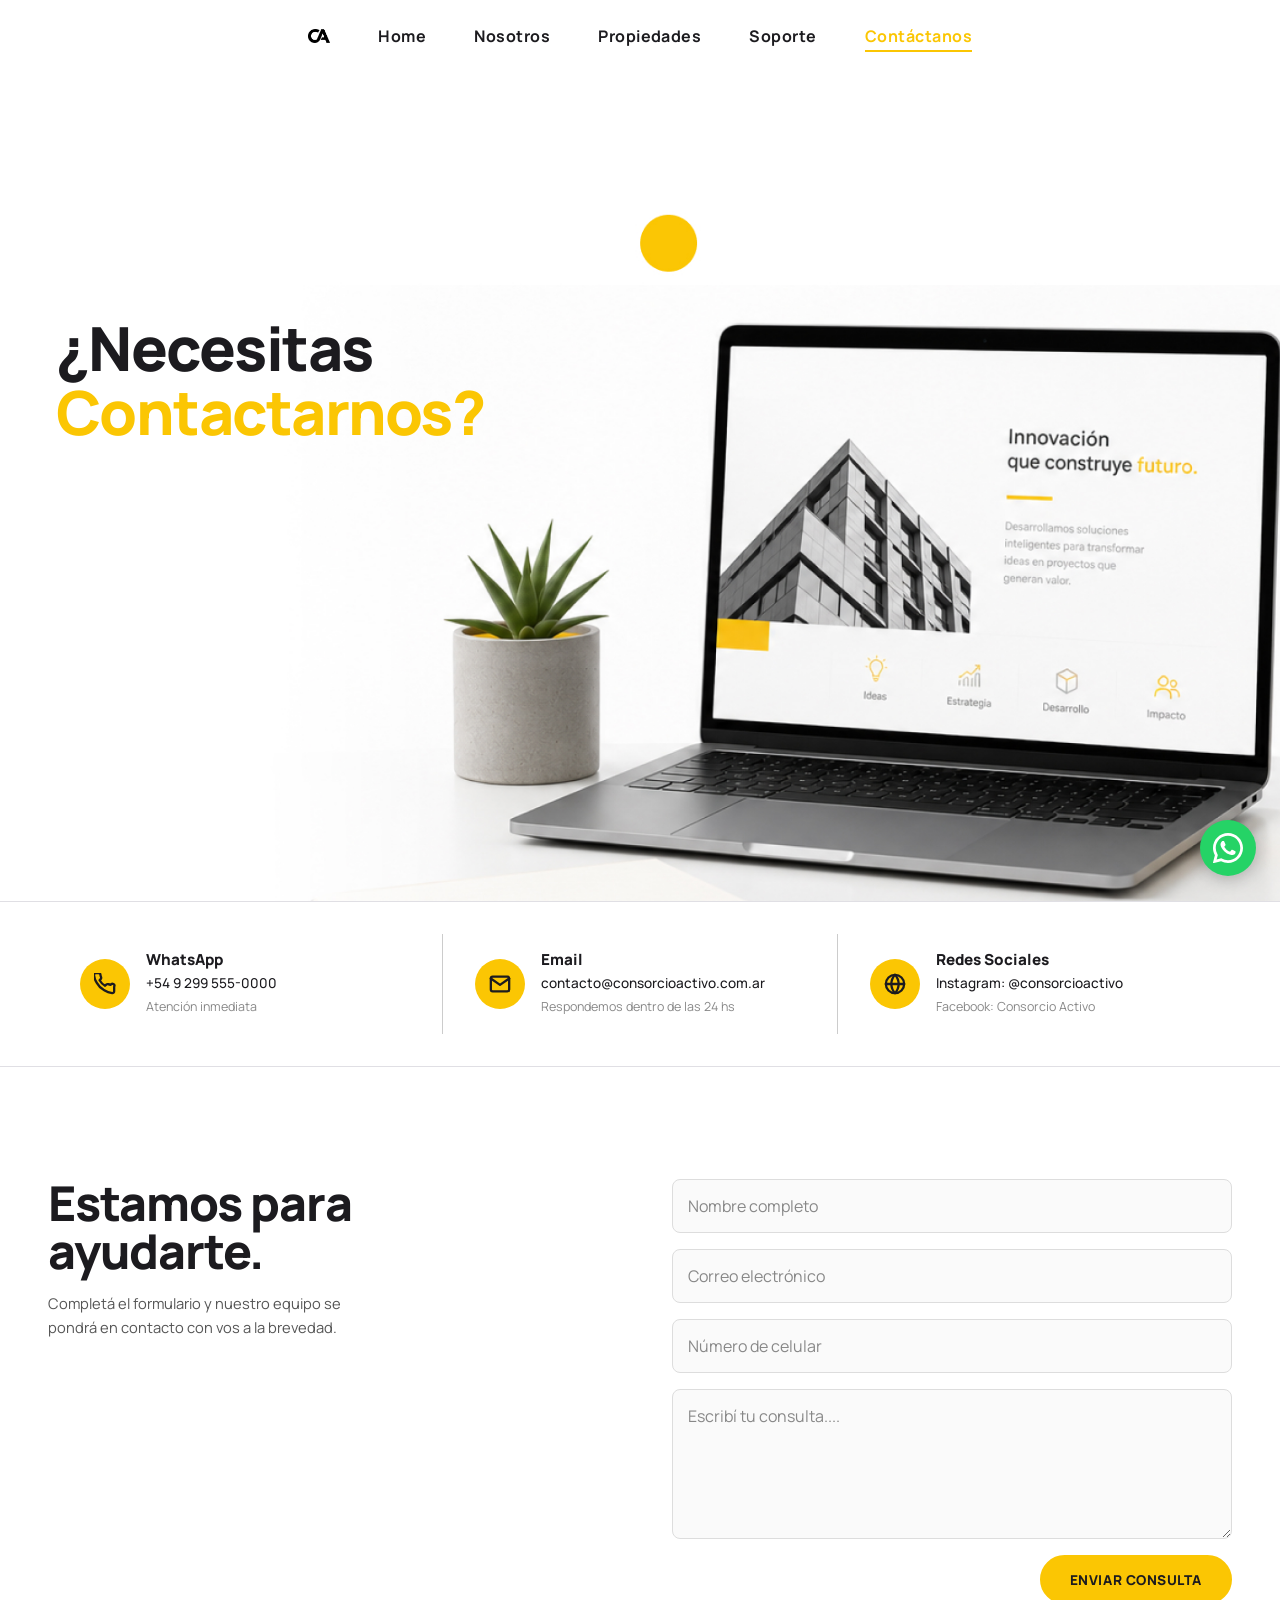
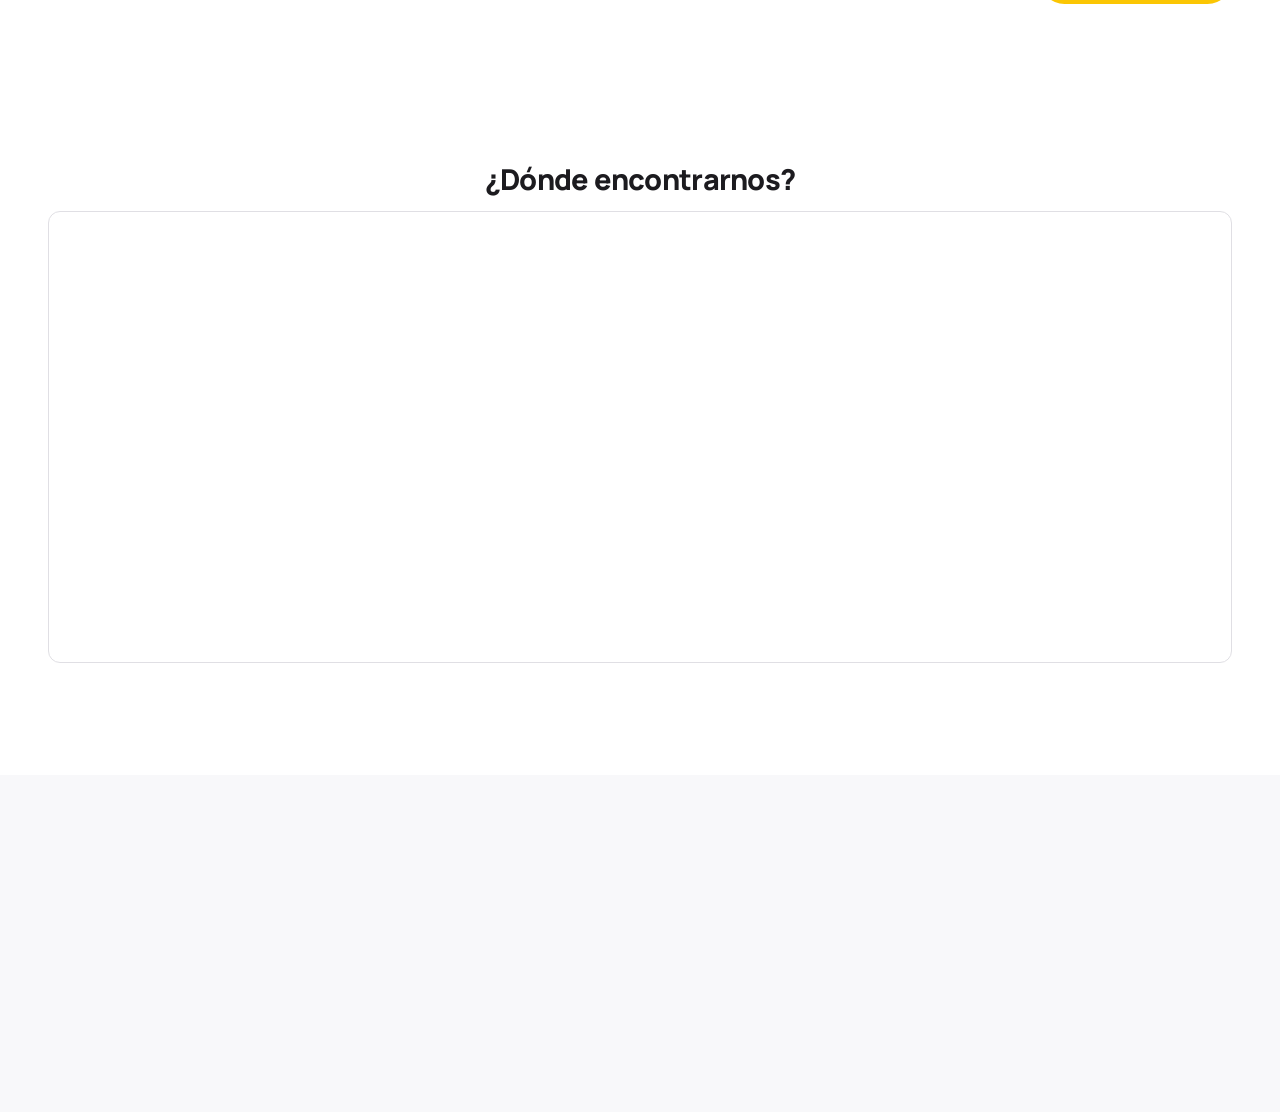
==== contacto.html @ bd07a67e "feat: vista-detalle id1, cursor card, cache v38 (20260629-01)" ====
<!DOCTYPE html>
<html lang="es" dir="ltr">
<head>
  <meta charset="UTF-8">
  <meta name="viewport" content="width=device-width, initial-scale=1, viewport-fit=cover">
  <title>Contacto · Consorcio Activo</title>
  <meta name="description" content="Contactá a Consorcio Activo. Respondemos a la brevedad. Teléfono, email, o completá el formulario de contacto.">
  <meta name="robots" content="index, follow">
  <meta name="theme-color" content="#FBC603" media="(prefers-color-scheme: light)">
  <meta name="theme-color" content="#1C1B1F" media="(prefers-color-scheme: dark)">
  <link rel="canonical" href="https://consorcioactivo.ar/contacto.html">
  <meta property="og:type"        content="website">
  <meta property="og:site_name"   content="Consorcio Activo">
  <meta property="og:url"         content="https://consorcioactivo.ar/contacto.html">
  <meta property="og:title"       content="Contacto · Consorcio Activo">
  <meta property="og:description" content="Contactanos y respondemos a la brevedad.">
  <meta property="og:image"       content="https://consorcioactivo.ar/public/images/og-image.png">
  <meta property="og:locale"      content="es_AR">
  <link rel="icon" type="image/svg+xml" href="icons/favicon.svg">
  <link rel="apple-touch-icon"    href="icons/apple-touch-icon.png">
  <link rel="manifest"            href="manifest.webmanifest">
  <link rel="preconnect" href="https://fonts.googleapis.com">
  <link rel="preconnect" href="https://fonts.gstatic.com" crossorigin>
  <link rel="stylesheet" href="https://fonts.googleapis.com/css2?family=Manrope:wght@400;500;600;700;800&display=swap">
  <!-- Preload imagen LCP -->
  <link rel="preload" href="public/images/header-contacto-ampliadov1.jpg" as="image" fetchpriority="high">
  <link rel="stylesheet" href="styles.css?v=20260629-01">
</head>
<body>

  <a class="skip-link" href="#main">Saltar al contenido</a>

  <app-nav current="contacto">
    <nav class="nav" aria-label="Navegación principal">

      <a href="index.html" class="nav__logo" aria-label="Consorcio Activo — inicio">
        <img src="public/images/logo horizontal-26-06.png" alt="Consorcio Activo" width="66" height="40">
      </a>

      <ul class="nav-links" role="list" id="nav-links">
        <li><a href="index.html">Home</a></li>
        <li><a href="nosotros.html">Nosotros</a></li>
        <li><a href="propiedades.html">Propiedades</a></li>
        <li><a href="soporte.html">Soporte</a></li>
        <li class="nav-link--mobile"><a href="contacto.html">Contáctanos</a></li>
      </ul>

      <a href="contacto.html" class="btn btn-brand nav-cta">Contáctanos</a>

      <button class="nav-toggle" aria-label="Abrir menú"
              aria-expanded="false" aria-controls="nav-links">
        <span></span><span></span><span></span>
      </button>

    </nav>
  </app-nav>

  <main id="main">

    <!-- ── S1: HERO ──────────────────────────────────────────── -->
    <section class="contacto-hero" aria-labelledby="contacto-h">
      <div class="contacto-hero-content">
        <div class="contacto-hero-text">
          <h1 id="contacto-h">
            ¿Necesitas
            <span class="contacto-hero-accent">Contactarnos?</span>
          </h1>
        </div>
      </div>
    </section>

    <!-- ── S2: CANALES DE CONTACTO ───────────────────────────── -->
    <section class="contacto-canales" aria-label="Canales de contacto">
      <div class="inner contacto-canales-grid">

        <div class="contacto-canal">
          <span class="contacto-canal-icon" aria-hidden="true">
            <svg width="22" height="22" viewBox="0 0 24 24" fill="none"
                 stroke="currentColor" stroke-width="2.5"
                 stroke-linecap="round" stroke-linejoin="round">
              <path d="M22 16.92v3a2 2 0 01-2.18 2 19.79 19.79 0 01-8.63-3.07
                       A19.5 19.5 0 013.07 10.8 19.79 19.79 0 01.01 2.22
                       A2 2 0 012 .04h3a2 2 0 012 1.72 12.84 12.84 0 00.7 2.81
                       2 2 0 01-.45 2.11L6.09 7.91a16 16 0 006 6l1.27-1.27
                       a2 2 0 012.11-.45 12.84 12.84 0 002.81.7A2 2 0 0122 14.92z"/>
            </svg>
          </span>
          <div class="contacto-canal-texto">
            <strong>WhatsApp</strong>
            <a href="https://wa.me/5492995550000">+54 9 299 555-0000</a>
            <span>Atención inmediata</span>
          </div>
        </div>

        <div class="contacto-canal">
          <span class="contacto-canal-icon" aria-hidden="true">
            <svg width="22" height="22" viewBox="0 0 24 24" fill="none"
                 stroke="currentColor" stroke-width="2.5"
                 stroke-linecap="round" stroke-linejoin="round">
              <path d="M4 4h16c1.1 0 2 .9 2 2v12c0 1.1-.9 2-2 2H4c-1.1 0-2-.9-2-2V6c0-1.1.9-2 2-2z"/>
              <polyline points="22,6 12,13 2,6"/>
            </svg>
          </span>
          <div class="contacto-canal-texto">
            <strong>Email</strong>
            <a href="mailto:contacto@consorcioactivo.com.ar">contacto@consorcioactivo.com.ar</a>
            <span>Respondemos dentro de las 24 hs</span>
          </div>
        </div>

        <div class="contacto-canal contacto-canal--last">
          <span class="contacto-canal-icon" aria-hidden="true">
            <svg width="22" height="22" viewBox="0 0 24 24" fill="none"
                 stroke="currentColor" stroke-width="2.5"
                 stroke-linecap="round" stroke-linejoin="round">
              <circle cx="12" cy="12" r="10"/>
              <line x1="2" y1="12" x2="22" y2="12"/>
              <path d="M12 2a15.3 15.3 0 014 10 15.3 15.3 0 01-4 10
                       15.3 15.3 0 01-4-10 15.3 15.3 0 014-10z"/>
            </svg>
          </span>
          <div class="contacto-canal-texto">
            <strong>Redes Sociales</strong>
            <a href="https://www.instagram.com/consorcio.activo.nqn"
               target="_blank" rel="noopener noreferrer">Instagram: @consorcioactivo</a>
            <span>Facebook: Consorcio Activo</span>
          </div>
        </div>

      </div>
    </section>

    <!-- ── S3: FORMULARIO ─────────────────────────────────────── -->
    <section class="contacto-form-section" id="formulario" aria-labelledby="form-h">
      <div class="inner contacto-form-grid">

        <div class="contacto-form-copy">
          <h2 id="form-h">Estamos para<br>ayudarte.</h2>
          <p>Completá el formulario y nuestro equipo se pondrá en contacto con vos a la brevedad.</p>
        </div>

        <form class="contacto-form" action="#" method="POST" novalidate>
          <input  class="contacto-input" type="text"  name="nombre"
                  placeholder="Nombre completo" autocomplete="name" required>
          <input  class="contacto-input" type="email" name="email"
                  placeholder="Correo electrónico" autocomplete="email" required>
          <input  class="contacto-input" type="tel"   name="celular"
                  placeholder="Número de celular" autocomplete="tel">
          <textarea class="contacto-input contacto-textarea" name="consulta"
                    placeholder="Escribí tu consulta...." rows="5"></textarea>
          <div class="contacto-form-footer">
            <button type="submit" class="btn btn-brand contacto-submit">
              Enviar consulta
            </button>
          </div>
        </form>

      </div>
    </section>

    <!-- ── S4: TÍTULO MAPA ────────────────────────────────────── -->
    <div class="contacto-map-title">
      <h2>¿Dónde encontrarnos?</h2>
    </div>

    <!-- ── S5: MAPA ──────────────────────────────────────────── -->
    <div class="contacto-map-wrap">
      <iframe
        title="Ubicación Consorcio Activo — Neuquén"
        src="https://www.google.com/maps/embed?pb=!1m18!1m12!1m3!1d3066.5!2d-68.0591!3d-38.9516!2m3!1f0!2f0!3f0!3m2!1i1024!2i768!4f13.1!3m3!1m2!1s0x960a336c7a271c33%3A0x3be851d532ade0f2!2sNeuqu%C3%A9n!5e0!3m2!1ses!2sar!4v1"
        width="100%" height="450" style="border:0;" allowfullscreen=""
        loading="lazy" referrerpolicy="no-referrer-when-downgrade">
      </iframe>
    </div>

  </main>

  <footer class="site-footer">
    <div class="footer-inner">
      <nav class="footer-nav" aria-label="Páginas del sitio">
        <ul role="list">
          <li><a href="index.html">Inicio</a></li>
          <li><a href="nosotros.html">Nosotros</a></li>
          <li><a href="propiedades.html">Propiedades</a></li>
          <li><a href="soporte.html">Soporte</a></li>
          <li><a href="contacto.html">Contacto</a></li>
        </ul>
      </nav>
      <nav class="footer-legal" aria-label="Información legal">
        <ul role="list">
          <li><a href="terminos.html">Términos y condiciones</a></li>
          <li><a href="privacidad.html">Política de privacidad</a></li>
        </ul>
      </nav>
      <address class="footer-contact">
        <p><a href="https://www.instagram.com/consorcio.activo.nqn"
              target="_blank" rel="noopener noreferrer">@consorcio.activo.nqn</a></p>
        <p>Consorcio Activo</p>
        <p><a href="tel:+5492995880858">299 588-0858</a></p>
        <p><a href="mailto:consorcios.nqn@gmail.com">consorcios.nqn@gmail.com</a></p>
      </address>
    </div>
    <p class="footer-copy">
      <small>© <time datetime="2026">2026</time> Consorcio Activo. Todos los derechos reservados.</small>
    </p>
  </footer>

  <script type="module" src="components/AppNav.js?v=20260629-01"></script>
  <script type="module" src="app.js?v=20260629-01"></script>

</body>
</html>
---- styles.css ----
/* ================================================================
   CONSORCIO ACTIVO — styles.css
   Vanilla Web · Firtman pattern
   Un solo archivo. Sin preprocesadores. Sin frameworks.
   @layer reset, base, layout, components, responsive
================================================================ */

@layer reset, base, layout, components, responsive;


/* ── RESET ─────────────────────────────────────────────────────
   Normalización mínima. Sin opiniones de diseño aquí.
──────────────────────────────────────────────────────────────── */
@layer reset {

  *, *::before, *::after {
    box-sizing: border-box;
    margin: 0;
    padding: 0;
  }

  html {
    color-scheme: light;
    scroll-behavior: smooth;
    -webkit-text-size-adjust: 100%;
  }

  body {
    min-height: 100dvh;
    overflow-x: hidden;
    -webkit-font-smoothing: antialiased;
  }

  img, picture, video, canvas, svg {
    display: block;
    max-width: 100%;
  }

  /* ul con role="list" no necesita bullets (accesibilidad intencional) */
  ul[role="list"] { list-style: none; }

  button {
    cursor: pointer;
    border: none;
    background: none;
    font: inherit;
  }

  a { color: inherit; text-decoration: none; }

  h1, h2, h3 { text-wrap: balance; }
  p          { text-wrap: pretty; }

  /* Transiciones cross-page suaves — MPA nativa (solo si el usuario no pidió reducción) */
  @media (prefers-reduced-motion: no-preference) {
    @view-transition { navigation: auto; }
  }
}


/* ── BASE: TOKENS + TIPOGRAFÍA ─────────────────────────────────
   Toda la identidad visual vive en custom properties.
   Renombrar aquí cambia todo el sitio.
──────────────────────────────────────────────────────────────── */
@layer base {

  :root {
    /* ── Colores de marca ── */
    --brand:          #FBC603;   /* amarillo principal */
    --brand-2:        #FFBD0C;   /* amarillo secundario */
    --brand-accent:   #E7941D;   /* naranja / ámbar */
    --brand-hover:    #E7941D;   /* hover → naranja */
    --brand-text:     #1C1B1F;   /* texto sobre botón amarillo */

    /* ── Texto ── */
    --text-primary:   #1C1B1F;
    --text-secondary: #555555;
    --text-muted:     #888888;

    /* ── Superficies ── */
    --surface-0:      #FFFFFF;
    --surface-1:      #F8F8FA;   /* gris muy suave */
    --surface-2:      #E0DFE4;   /* placeholder imagen / borde suave */

    /* ── Bordes ── */
    --border:         #E0DFE4;

    /* ── Tipografía ── */
    --font-display: 'Manrope', system-ui, sans-serif;
    --font-body:    'Manrope', system-ui, sans-serif;

    /* ── Scrollbar + accent ── */
    scrollbar-color: var(--brand) var(--surface-1);
    scrollbar-width: thin;
    accent-color: var(--brand);

    /* ── Espaciado (escala × 4px) ── */
    --sp-1:  0.25rem;  /*  4px */
    --sp-2:  0.5rem;   /*  8px */
    --sp-3:  1rem;     /* 16px */
    --sp-4:  1.5rem;   /* 24px */
    --sp-5:  2rem;     /* 32px */
    --sp-6:  3rem;     /* 48px */
    --sp-7:  4.5rem;   /* 72px */
    --sp-8:  7rem;     /* 112px */

    /* ── Layout ── */
    --max-w:      1200px;
    --nav-h:      72px;
    --gutter:     clamp(1rem, 4vw, 3rem);
    --nav-gutter: var(--gutter);

    /* ── Forma ── */
    --radius-sm:   0.375rem;
    --radius-md:   0.75rem;
    --radius-pill: 999px;

    /* ── Movimiento ── */
    --ease:  cubic-bezier(0.4, 0, 0.2, 1);
    --t-fast: 0.15s;
    --t-base: 0.25s;
  }

  body {
    font-family: var(--font-body);
    font-size: 1rem;
    line-height: 1.65;
    color: var(--text-primary);
    background: var(--surface-0);
  }

  h1, h2, h3, h4 {
    font-family: var(--font-display);
    font-weight: 900;
    line-height: 1.08;
    letter-spacing: -0.025em;
    color: var(--text-primary);
  }

  h1 { font-size: clamp(2.4rem, 6.5vw, 4.2rem); }
  h2 { font-size: clamp(1.8rem, 4.5vw, 3.2rem); }
  h3 { font-size: clamp(1.1rem, 2.5vw, 1.5rem); font-weight: 700; }

  p  { color: var(--text-secondary); max-width: 58ch; }
}


/* ── LAYOUT: HELPERS GLOBALES ──────────────────────────────────
   No hay "container" universal; cada sección maneja su padding.
   Esto es intencional: las secciones full-bleed no quedan cortadas.
──────────────────────────────────────────────────────────────── */
@layer layout {

  /* Centra el contenido respetando el ancho máximo */
  .inner {
    width: min(var(--max-w), 100% - (var(--gutter) * 2));
    margin-inline: auto;
  }

  /* Etiqueta de sección (ej. "NUESTRO COMPROMISO") */
  .section-label {
    font-family: var(--font-display);
    font-size: 0.7rem;
    font-weight: 700;
    letter-spacing: 0.14em;
    text-transform: uppercase;
    color: var(--brand);
  }

  /* Palabra/frase con color brand */
  .accent {
    color: var(--brand);
    font-style: normal;
  }
}


/* ── COMPONENTS ────────────────────────────────────────────────
   Cada bloque es independiente. Sin acoplamiento de selectores.
──────────────────────────────────────────────────────────────── */
@layer components {

  /* ── Skip link (accesibilidad) ── */
  .skip-link {
    position: absolute;
    top: -100%;
    left: 0;
    padding: var(--sp-2) var(--sp-4);
    background: var(--brand);
    color: var(--brand-text);
    font-weight: 700;
    border-radius: 0 0 var(--radius-md) 0;
    z-index: 999;
    transition: top var(--t-fast) var(--ease);
  }
  .skip-link:focus-visible { top: 0; }


  /* ── Botones ── */
  .btn {
    display: inline-flex;
    align-items: center;
    gap: var(--sp-2);
    padding: 0.72rem 1.75rem;
    border-radius: var(--radius-pill);
    font-family: var(--font-display);
    font-size: 0.85rem;
    font-weight: 800;
    letter-spacing: 0.04em;
    text-transform: uppercase;
    white-space: nowrap;
    cursor: pointer;
    transition:
      background var(--t-fast) var(--ease),
      transform  var(--t-fast) var(--ease),
      box-shadow var(--t-fast) var(--ease);
  }

  .btn-brand {
    background: var(--brand);
    color: var(--brand-text);
    border: 2px solid var(--brand);
  }
  .btn-brand:hover {
    background: var(--brand-hover);
    border-color: var(--brand-hover);
    transform: translateY(-2px);
  }
  .btn-brand:active { transform: translateY(0); }

  .btn-outline {
    background: transparent;
    color: var(--brand);
    border: 2px solid var(--brand);
  }
  .btn-outline:hover {
    background: var(--brand);
    color: var(--brand-text);
  }

  .btn-sm {
    padding: 0.5rem 1.2rem;
    font-size: 0.78rem;
  }


  /* ── Link con flecha ── */
  .link-arrow {
    display: inline-flex;
    align-items: center;
    gap: var(--sp-1);
    font-family: var(--font-display);
    font-size: 0.75rem;
    font-weight: 700;
    letter-spacing: 0.1em;
    text-transform: uppercase;
    color: var(--text-primary);
    transition: gap var(--t-base) var(--ease), color var(--t-fast) var(--ease);
  }
  .link-arrow:hover { gap: var(--sp-2); color: var(--brand); }


  /* ── Link de tarjeta ── */
  .card-link {
    display: inline-flex;
    align-items: center;
    gap: var(--sp-1);
    font-size: 0.85rem;
    font-weight: 600;
    color: var(--text-primary);
    margin-top: var(--sp-3);
    transition: gap var(--t-base) var(--ease), color var(--t-fast) var(--ease);
  }
  .card-link:hover { gap: var(--sp-2); color: var(--brand); }


  /* ── Placeholders de imagen ── */
  .img-ph {
    background-color: var(--surface-2);
    width: 100%;
  }
  .img-ph--hero     { aspect-ratio: 9/10; }
  .img-ph--fill     { width: 100%; height: 100%; min-height: 400px; }
  .img-ph--property { aspect-ratio: 4/3; }
  .img-ph--cta      { aspect-ratio: 16/11; }


  /* ── Círculos decorativos ── */
  .deco-circle {
    position: absolute;
    border-radius: 50%;
    background: var(--brand);
    pointer-events: none;
    z-index: 0;
  }


  /* ================================================================
     HEADER
  ================================================================ */
  .site-header {
    position: sticky;
    top: 0;
    z-index: 100;
    background: var(--surface-0);
    border-bottom: 1px solid var(--border);
  }

  .nav {
    display: flex;
    align-items: center;
    justify-content: center;
    gap: var(--sp-6);
    height: var(--nav-h);
    width: calc(100% - (var(--nav-gutter) * 2));
    margin-inline: auto;
    position: relative;
  }

  .nav__logo {
    display: flex;
    align-items: center;
    flex-shrink: 0;
  }
  .nav__logo img { height: 0.85rem; width: auto; }

  .nav-links {
    display: flex;
    gap: var(--sp-6);
  }
  .nav-links a {
    font-family: var(--font-display);
    font-size: 1rem;
    font-weight: 700;
    letter-spacing: 0.03em;
    color: var(--text-primary);
    padding-bottom: 3px;
    border-bottom: 2px solid transparent;
    transition: border-color var(--t-fast) var(--ease), color var(--t-fast) var(--ease);
  }
  .nav-links a:hover,
  .nav-links a[aria-current="page"] {
    color: var(--brand);
    border-bottom-color: var(--brand);
  }

  .nav-cta { display: none; }

  /* Hamburger */
  .nav-toggle {
    display: none;
    flex-direction: column;
    justify-content: center;
    gap: 5px;
    width: 32px;
    height: 32px;
    margin-left: auto;
    flex-shrink: 0;
  }
  .nav-toggle span {
    display: block;
    height: 2px;
    border-radius: 2px;
    background: var(--text-primary);
    transition: transform var(--t-base) var(--ease), opacity var(--t-base) var(--ease);
  }
  /* Estado abierto — CSS puro vía :has() + aria-expanded */
  .nav:has(.nav-toggle[aria-expanded="true"]) .nav-toggle span:nth-child(1) { transform: translateY(7px) rotate(45deg); }
  .nav:has(.nav-toggle[aria-expanded="true"]) .nav-toggle span:nth-child(2) { opacity: 0; }
  .nav:has(.nav-toggle[aria-expanded="true"]) .nav-toggle span:nth-child(3) { transform: translateY(-7px) rotate(-45deg); }

  .nav:has(.nav-toggle[aria-expanded="true"]) .nav-links {
    display: flex;
    flex-direction: column;
    position: absolute;
    top: var(--nav-h);
    left: 0;
    right: 0;
    background: var(--surface-0);
    border-bottom: 1px solid var(--border);
    padding: var(--sp-4) var(--gutter);
    gap: 0;
    z-index: 99;
    margin-left: 0;
    transform: none;
    box-shadow: 0 8px 24px rgba(0,0,0,0.08);
    animation: navSlideDown 0.22s var(--ease) both;
  }
  .nav:has(.nav-toggle[aria-expanded="true"]) .nav-links a {
    font-size: 1.05rem;
    font-weight: 700;
    border-bottom-color: transparent;
    border-bottom: 1px solid var(--border);
    padding-block: 0.875rem; /* ≥ 44px touch target */
    display: block;
  }
  .nav:has(.nav-toggle[aria-expanded="true"]) .nav-links li:last-child a {
    border-bottom: none;
  }
  .nav:has(.nav-toggle[aria-expanded="true"]) .nav-cta { display: none; }

  /* Contáctanos — visible en desktop como li normal, y en mobile dropdown */
  .nav-link--mobile { display: list-item; }
  .nav:has(.nav-toggle[aria-expanded="true"]) .nav-link--mobile { display: list-item; }
  .nav:has(.nav-toggle[aria-expanded="true"]) .nav-link--mobile a {
    color: var(--brand);
    font-weight: 800;
    letter-spacing: 0.02em;
  }

  @keyframes navSlideDown {
    from { opacity: 0; transform: translateY(-6px); }
    to   { opacity: 1; transform: translateY(0); }
  }


  /* ================================================================
     HERO
  ================================================================ */
  .hero {
    display: grid;
    grid-template-columns: 1fr 1fr;
    min-height: calc(100dvh - var(--nav-h));
    overflow: hidden;
    position: relative;
    background-repeat: no-repeat;
    background-size: contain;
    background-position: right center;
  }

  /* Hero inicio — imagen con contain a la derecha */
  .hero--inicio {
    background-image: url("public/images/header-index-ampliado.jpg");
  }

  .hero--nosotros {
    background-image: url("public/images/header-nosotros-ampliado.jpg");
    background-size: cover;
    background-position: center top;
    background-repeat: no-repeat;
    min-height: calc(100dvh - var(--nav-h));
  }

  .hero--nosotros .hero-content {
    grid-column: 2;
    text-align: right;
    align-items: flex-end;
  }

  .hero-content {
    display: flex;
    flex-direction: column;
    justify-content: center;
    align-items: flex-start;
    gap: var(--sp-5);
    padding: var(--sp-8)
             var(--sp-6)
             var(--sp-8)
             max(calc(var(--gutter) * 1.8), calc((100% - var(--max-w)) / 2 + var(--sp-7)));
    position: relative;
    z-index: 1;
  }

  .hero-content h1 {
    font-size: clamp(3rem, 7vw, 4.8rem);
    font-weight: 800;
    line-height: 1.04;
  }

  .hero-lead {
    font-size: 1.08rem;
    color: var(--text-secondary);
    max-width: 38ch;
  }
  .hero-title-mobile,
  .hero-lead-mobile,
  .commitment-link,
  .properties-dots {
    display: none;
  }

  /* Círculos decorativos del hero */
  .deco-circle--lg {
    width: clamp(200px, 28vw, 340px);
    height: clamp(200px, 28vw, 340px);
    top: 4%;
    right: 8%;
    opacity: 0.88;
  }
  .deco-circle--sm {
    width: 18px;
    height: 18px;
    top: 38%;
    right: 5%;
    opacity: 1;
  }

  /* SCROLL vertical — decorativo */
  .hero-scroll {
    position: absolute;
    right: 1.2rem;
    top: 50%;
    transform-origin: center center;
    transform: translateY(-50%) rotate(90deg);
    display: flex;
    align-items: center;
    gap: var(--sp-2);
    z-index: 2;
  }
  .hero-scroll span {
    font-family: var(--font-display);
    font-size: 0.6rem;
    font-weight: 700;
    letter-spacing: 0.28em;
    text-transform: uppercase;
    color: var(--text-muted);
  }
  .hero-scroll::before {
    content: '';
    display: block;
    width: 36px;
    height: 1px;
    background: var(--text-muted);
  }


  /* ================================================================
     COMPROMISO
  ================================================================ */
  .commitment {
    padding: var(--sp-2) 0 var(--sp-3);
    font-family: var(--font-body);
    text-align: center;
  }

  .commitment > .section-label {
    display: block;
    width: fit-content;
    margin: 0 auto var(--sp-5);
    font-family: var(--font-body);
    font-size: 0.88rem;
    font-weight: 800;
    letter-spacing: 0.22em;
    color: #E7941D;
  }

  .commitment-grid {
    display: grid;
    grid-template-columns: repeat(3, 1fr);
    width: min(var(--max-w), 100% - (var(--gutter) * 2));
    margin-inline: auto;
    border-top: 1px solid var(--border);
  }

  .commitment-card {
    padding: var(--sp-6) var(--sp-5);
    text-align: center;
    border-right: 1px solid var(--border);
    display: flex;
    flex-direction: column;
    align-items: center;
    gap: var(--sp-2);
  }
  .commitment-card:last-child { border-right: none; }

  .commitment-icon {
    width: 54px;
    height: 54px;
    border-radius: 50%;
    background: color-mix(in srgb, var(--brand) 82%, white);
    color: var(--brand-text);
    display: flex;
    align-items: center;
    justify-content: center;
    flex-shrink: 0;
    margin-bottom: var(--sp-2);
  }
  .commitment-icon img {
    width: 38px;
    height: 38px;
    object-fit: contain;
    flex-shrink: 0;
  }

  .commitment-card h2 {
    font-size: 1.08rem;
    font-weight: 800;
    letter-spacing: 0;
    line-height: 1.3;
    color: var(--text-primary);
  }
  .commitment-card p {
    font-size: 0.94rem;
    font-weight: 500;
    line-height: 1.6;
    max-width: 26ch;
  }
  .commitment-card .card-link { font-weight: 800; }


  /* ================================================================
     SOBRE NOSOTROS (preview)
  ================================================================ */
  .about-preview {
    display: grid;
    grid-template-columns: 1fr 1fr;
    min-height: 410px;
    overflow: hidden;
    position: relative;
  }

  /* index.html usa background en about-preview */
  .about-preview--bg {
    background-image: url("public/images/imagen_nosotros_inicio.jpg");
    background-repeat: no-repeat;
    background-size: cover;
    background-position: center;
  }

  /* figura imagen en about-preview (nosotros.html) */
  .about-figure {
    position: relative;
    overflow: hidden;
    min-height: 0;
  }
  .about-figure img {
    width: 100%;
    height: 100%;
    object-fit: cover;
    object-position: center;
    display: block;
  }

  .about-content {
    display: flex;
    flex-direction: column;
    justify-content: center;
    align-items: flex-start;
    gap: var(--sp-3);
    padding: var(--sp-6)
             var(--sp-6)
             var(--sp-6)
             max(var(--gutter), calc((100% - var(--max-w)) / 2 + var(--gutter)));
    position: relative;
    z-index: 1;
  }
  .about-content h2 {
    font-family: var(--font-body);
    font-weight: 800;
  }
  .about-content p {
    max-width: 49ch;
    line-height: 1.25;
  }
  .about-content .btn { font-weight: 800; }

  .spaces-figure img,
  .mission-figure img {
    width: 100%;
    height: 100%;
    object-fit: cover;
    object-position: center;
    display: block;
  }

  /* ================================================================
     PROPIEDADES (preview)
  ================================================================ */
  .properties-preview {
    padding: var(--sp-5) 0 var(--sp-6);
    font-family: var(--font-body);
  }

  .properties-header {
    display: flex;
    justify-content: space-between;
    align-items: flex-end;
    gap: var(--sp-5);
    width: min(var(--max-w), 100% - (var(--gutter) * 2));
    margin-inline: auto;
    margin-bottom: var(--sp-4);
  }

  .properties-aside {
    display: flex;
    flex-direction: column;
    align-items: flex-start;
    gap: var(--sp-2);
    text-align: left;
    flex-shrink: 0;
  }
  .properties-aside p { font-size: 0.875rem; max-width: unset; }
  .properties-aside .link-arrow {
    padding-bottom: 0.32rem;
    border-bottom: 3px solid currentColor;
    font-weight: 800;
  }

  .properties-grid {
    display: grid;
    grid-template-columns: repeat(3, 1fr);
    gap: var(--sp-5);
    width: min(var(--max-w), 100% - (var(--gutter) * 2));
    margin-inline: auto;
    align-items: start;
  }

  .property-card {
    display: flex;
    flex-direction: column;
    align-items: center;
    text-align: center;
    gap: var(--sp-2);
    container-type: inline-size;
  }

  .property-card-img {
    width: 100%;
    overflow: hidden;
    border-radius: var(--radius-md);
    aspect-ratio: 1 / 1;
  }
  .property-card-img img,
  .property-card-img .img-ph--property {
    width: 100%;
    height: 100%;
    object-fit: cover;
    object-position: center;
    transition: transform 0.4s var(--ease);
  }
  .property-card:hover .property-card-img img,
  .property-card:hover .img-ph--property { transform: scale(1.035); }

  .property-card-body {
    display: flex;
    flex-direction: column;
    align-items: center;
    gap: var(--sp-1);
    width: 100%;
  }
  .property-card-body h3 {
    font-family: var(--font-body);
    font-size: clamp(2rem, 9cqw, 3rem);
    font-weight: 800;
    line-height: 1.05;
  }
  .property-card-body p {
    font-size: clamp(1rem, 4cqw, 1.35rem);
    line-height: 1.2;
    max-width: 28ch;
    color: var(--text-primary);
  }
  .property-card-body .btn {
    margin-top: var(--sp-2);
    min-width: 160px;
    justify-content: center;
    font-weight: 800;
  }


  /* ================================================================
     NUESTROS ESPACIOS
  ================================================================ */
  .spaces {
    display: grid;
    grid-template-columns: 1fr 1fr;
    min-height: 420px;
    font-family: var(--font-body);
    overflow: hidden;
  }

  .spaces-figure {
    overflow: hidden;
    min-height: 100%;
  }

  .spaces-content {
    display: flex;
    flex-direction: column;
    justify-content: center;
    align-items: flex-start;
    gap: var(--sp-5);
    padding: var(--sp-6)
             max(var(--gutter), calc((100% - var(--max-w)) / 2 + var(--gutter)))
             var(--sp-6)
             var(--sp-6);
    background: var(--surface-1);
  }
  .spaces-content h2 {
    font-family: var(--font-body);
    font-weight: 800;
  }
  .spaces-content p { max-width: 44ch; line-height: 1.25; }
  .spaces-content .btn { font-weight: 800; }


  /* ================================================================
     CTA CONTACTO
  ================================================================ */
  .contact-cta {
    display: grid;
    grid-template-columns: 1fr 1fr;
    min-height: 360px;
    background: var(--surface-1);
    overflow: hidden;
    width: 100%;
  }

  .contact-cta-content {
    display: flex;
    flex-direction: column;
    justify-content: center;
    align-items: flex-start;
    gap: var(--sp-4);
    padding: var(--sp-7) var(--sp-6) var(--sp-7) max(var(--sp-7), calc((100vw - var(--max-w)) / 2 + var(--sp-6)));
  }
  .contact-cta-content h2 {
    font-size: clamp(1.6rem, 2.8vw, 2.25rem);
    font-weight: 800;
    line-height: 1.1;
    color: var(--text-primary);
  }
  .contact-cta-content > p {
    font-size: 1rem;
    font-weight: 500;
    color: var(--text-secondary);
    max-width: unset;
    margin: 0;
  }

  .contact-cta-actions {
    display: flex;
    align-items: center;
    gap: 2rem;
    flex-wrap: wrap;
    margin-top: var(--sp-1);
  }
  .contact-cta-actions .btn {
    font-weight: 800;
    text-transform: uppercase;
  }
  .contact-cta-actions .link-arrow {
    font-weight: 800;
    font-size: 0.85rem;
    letter-spacing: 0.1em;
    text-transform: uppercase;
    color: var(--text-primary);
  }

  /* Columna imagen con fade hacia la izquierda */
  .contact-cta-figure {
    position: relative;
    overflow: hidden;
    align-self: stretch;
  }
  .contact-cta-figure img {
    position: absolute;
    inset: 0;
    width: 100%;
    height: 100%;
    object-fit: cover;
    object-position: center;
    display: block;
  }
  /* Fade de izquierda → transparente sobre la imagen */
  .contact-cta-figure::before {
    content: '';
    position: absolute;
    inset: 0;
    background: linear-gradient(to right, var(--surface-1) 0%, transparent 45%);
    z-index: 1;
    pointer-events: none;
  }


  /* ================================================================
     FOOTER
  ================================================================ */
  .site-footer {
    padding: var(--sp-2) 0 var(--sp-4);
    border-top: 0;
    background: var(--surface-1);
    font-family: var(--font-body);
  }

  .footer-inner {
    display: flex;
    justify-content: space-between;
    align-items: start;
    flex-wrap: wrap;
    gap: var(--sp-8);
    width: 100%;
    padding: var(--sp-6) 7%;
    background: var(--surface-0);
  }

  /* Cada columna del footer ocupa un ancho fijo para que queden simétricos */
  .footer-nav,
  .footer-legal,
  .footer-contact {
    min-width: 140px;
  }

  .footer-brand img { height: 40px; width: auto; }

  .footer-nav ul,
  .footer-legal ul {
    display: flex;
    flex-direction: column;
    gap: var(--sp-2);
  }
  .footer-nav a,
  .footer-legal a {
    font-size: 0.9rem;
    font-weight: 700;
    color: var(--text-primary);
    transition: color var(--t-fast) var(--ease);
  }
  .footer-nav a:hover,
  .footer-legal a:hover { color: var(--brand); }

  .footer-contact {
    font-style: normal;
    display: flex;
    flex-direction: column;
    gap: var(--sp-2);
  }
  .footer-contact p,
  .footer-contact a {
    font-size: 0.9rem;
    font-weight: 700;
    color: var(--text-primary);
    transition: color var(--t-fast) var(--ease);
  }
  .footer-contact a:hover { color: var(--brand); }

  .footer-copy {
    display: block;
    width: min(var(--max-w), 100% - (var(--gutter) * 2));
    margin-inline: auto;
    padding-top: var(--sp-4);
    text-align: center;
    font-size: 0.8rem;
    color: var(--text-muted);
  }

  /* ================================================================
     NOSOTROS PAGE
  ================================================================ */
  .nosotros-page {
    font-family: var(--font-body);
    background: var(--surface-0);
  }

  .nosotros-hero {
    position: relative;
    width: 100%;
    min-height: calc(100dvh - var(--nav-h));
    overflow: hidden;
    background-image: url("public/images/header-nosotros-ampliado.jpg");
    background-repeat: no-repeat;
    background-size: cover;
    background-position: center top;
  }

  .nosotros-hero-content {
    position: absolute;
    top: 50%;
    right: max(var(--gutter), calc((100% - var(--max-w)) / 2 - var(--sp-3)));
    transform: translateY(-50%);
    width: min(620px, 44vw);
    text-align: right;
  }
  .nosotros-hero-content h1 {
    font-size: clamp(2.4rem, 4.2vw, 4rem);
    font-weight: 800;
    line-height: 0.98;
  }
  .nosotros-hero-content p {
    margin-top: var(--sp-3);
    margin-left: auto;
    max-width: 46ch;
    font-size: 0.95rem;
    font-weight: 600;
    line-height: 1.25;
    color: var(--text-secondary);
  }

  .nosotros-about {
    display: grid;
    grid-template-columns: 1fr 1.08fr;
    min-height: 360px;
    overflow: hidden;
    background: var(--surface-1);
  }
  .nosotros-about-content {
    display: flex;
    flex-direction: column;
    justify-content: center;
    gap: var(--sp-3);
    padding: var(--sp-6)
             var(--sp-6)
             var(--sp-6)
             max(var(--gutter), calc((100% - var(--max-w)) / 2 + var(--sp-6)));
  }
  .nosotros-about-content h2 {
    font-size: clamp(2rem, 4vw, 3rem);
    font-weight: 800;
    line-height: 0.95;
  }
  .nosotros-about-content p {
    max-width: 46ch;
    font-size: 0.92rem;
    font-weight: 600;
    line-height: 1.25;
  }
  .nosotros-about-figure {
    min-height: 360px;
    overflow: hidden;
  }
  .nosotros-about-figure img {
    width: 100%;
    height: 100%;
    object-fit: cover;
    object-position: center;
  }
  .nosotros-stats {
    display: flex;
    gap: var(--sp-5);
    margin-top: var(--sp-2);
    color: var(--brand-accent);
  }
  .nosotros-stat {
    display: flex;
    align-items: center;
    gap: var(--sp-3);
    color: var(--brand-accent);
  }
  .nosotros-stat-icon {
    width: 44px;
    height: 44px;
    flex-shrink: 0;
    color: currentColor;
  }
  .nosotros-stat span {
    display: block;
    max-width: 12ch;
    font-size: 0.78rem;
    font-weight: 800;
    line-height: 1.15;
  }

  .nosotros-commitment {
    background: var(--surface-0);
  }
  .nosotros-commitment-header {
    padding: var(--sp-5) var(--gutter);
    text-align: center;
  }
  .nosotros-commitment-header .section-label {
    display: block;
    width: fit-content;
    margin-inline: auto;
    margin-bottom: var(--sp-3);
    text-align: center;
    font-size: 2rem;
  }
  .nosotros-commitment-header h2 {
    font-size: clamp(2rem, 3.8vw, 3.2rem);
    font-weight: 800;
    line-height: 1.12;
  }

  .nosotros-commitment-row {
    display: flex;
    align-items: center;
    position: relative;
    aspect-ratio: 2568 / 405;
    min-height: 190px;
    overflow: hidden;
    background: var(--surface-1);
  }
  .nosotros-commitment-row + .nosotros-commitment-row {
    border-top: 1px solid var(--surface-0);
  }
  .nosotros-commitment-text {
    display: flex;
    align-items: center;
    gap: var(--sp-4);
    position: relative;
    z-index: 1;
    width: fit-content;
    max-width: 50%;
    margin-left: 20%;
    padding-block: var(--sp-4);
  }
  .nosotros-commitment-copy {
    min-width: 0;
  }
  .nosotros-commitment-text h3 {
    font-size: clamp(1.45rem, 2.2vw, 2rem);
    font-weight: 800;
    line-height: 1.05;
  }
  .nosotros-commitment-text p {
    margin-top: var(--sp-1);
    font-size: 0.82rem;
    font-weight: 600;
    line-height: 1.25;
    max-width: none;
    white-space: nowrap;
  }
  .nosotros-commitment-img {
    position: absolute;
    inset: 0;
    z-index: 0;
    width: 100%;
    height: 100%;
    object-fit: contain;
    object-position: center;
  }
  .nosotros-commitment-row--community .nosotros-commitment-text {
    justify-content: flex-end;
    margin-left: auto;
    margin-right: 20%;
    text-align: right;
  }
  .nosotros-commitment-row--security .nosotros-commitment-img,
  .nosotros-commitment-row--community .nosotros-commitment-img,
  .nosotros-commitment-row--innovation .nosotros-commitment-img {
    object-position: center;
  }

  .nosotros-testimonials {
    padding: var(--sp-6) 0 var(--sp-5);
    background: var(--surface-0);
  }
  .nosotros-testimonials-inner {
    width: min(var(--max-w), 100% - (var(--gutter) * 2));
    margin-inline: auto;
  }
  .nosotros-testimonials h2 {
    margin-top: var(--sp-2);
    max-width: 980px;
    font-size: clamp(2rem, 3.6vw, 3rem);
    font-weight: 800;
    line-height: 1.05;
  }
  .nosotros-testimonial-list {
    display: grid;
    grid-template-columns: repeat(3, 1fr);
    gap: var(--sp-5);
    margin-top: var(--sp-5);
  }
  .nosotros-testimonial-list li {
    min-height: 150px;
    padding: var(--sp-5);
    border-radius: var(--radius-md);
    background: var(--surface-1);
  }
  .nosotros-testimonial-list span {
    display: block;
    color: var(--brand);
    font-size: 4rem;
    font-weight: 800;
    line-height: 0.55;
  }
  .nosotros-testimonial-list p {
    margin-top: var(--sp-2);
    font-size: 0.84rem;
    font-weight: 600;
    line-height: 1.3;
  }
  .nosotros-testimonial-list strong,
  .nosotros-testimonial-list small {
    display: block;
    margin-top: var(--sp-2);
    font-size: 0.78rem;
    line-height: 1.2;
  }
  .nosotros-testimonial-list small {
    margin-top: 0;
    color: var(--text-secondary);
  }
  .nosotros-testimonial-dots {
    display: flex;
    justify-content: center;
    gap: var(--sp-2);
    margin-top: var(--sp-5);
  }
  .nosotros-testimonial-dots span {
    width: 10px;
    height: 10px;
    border-radius: 50%;
    background: var(--brand);
  }

  /* ================================================================
     PÁGINAS INTERIORES — estilos compartidos entre nosotros,
     propiedades, contacto y soporte.
  ================================================================ */

  /* ── Hero de página interior ── */
  .page-hero {
    padding: var(--sp-8) 0 var(--sp-7);
    background: var(--surface-1);
  }
  .page-hero .section-label { display: block; margin-bottom: var(--sp-3); }
  .page-hero h1 { line-height: 1.05; }
  .page-hero .hero-lead { margin-top: var(--sp-3); max-width: 48ch; }

  /* ── Banner de imagen full-width ── */
  .page-media {
    width: 100%;
    overflow: hidden;
    background: var(--surface-2);
  }
  .img-ph--banner {
    width: 100%;
    height: clamp(240px, 30vw, 460px);
    background: var(--surface-2);
  }

  /* ── Sección de valores (Nosotros) ── */
  .values { padding: var(--sp-8) 0; }

  .values-inner {
    display: grid;
    grid-template-columns: 1fr 2fr;
    gap: var(--sp-7) var(--sp-8);
    align-items: start;
  }

  .values-intro {
    display: flex;
    flex-direction: column;
    gap: var(--sp-4);
    position: sticky;
    top: calc(var(--nav-h) + var(--sp-5));
  }

  .values-grid {
    display: grid;
    grid-template-columns: repeat(2, 1fr);
    gap: var(--sp-5);
  }

  .value-card {
    display: flex;
    flex-direction: column;
    gap: var(--sp-2);
    padding: var(--sp-5);
    background: var(--surface-1);
    border-radius: var(--radius-md);
    border: 1px solid var(--border);
    transition: box-shadow var(--t-base) var(--ease);
  }
  .value-card:hover {
    box-shadow: 0 4px 24px rgba(0,0,0,0.07);
  }
  .value-card h3 { font-size: 1rem; }
  .value-card p  { font-size: 0.875rem; max-width: unset; }

  /* ── Misión / Visión (Nosotros) ── */
  .mission {
    display: grid;
    grid-template-columns: 1fr 1fr;
    min-height: 500px;
    overflow: hidden;
    background: var(--surface-1);
  }

  .mission-figure { position: relative; overflow: hidden; }

  .mission-content {
    display: flex;
    flex-direction: column;
    justify-content: center;
    align-items: flex-start;
    gap: var(--sp-4);
    padding: var(--sp-8)
             max(var(--gutter), calc((100% - var(--max-w)) / 2 + var(--gutter)))
             var(--sp-8)
             var(--sp-6);
  }
  .mission-content p { max-width: 40ch; }

  /* ── Sección de propiedades (propiedades.html) ── */
  .properties-section { padding: var(--sp-8) 0; }
  .properties-section--alt { background: var(--surface-1); }
  .properties-aside-text {
    font-size: 0.9rem;
    color: var(--text-secondary);
    max-width: 32ch;
    flex-shrink: 0;
  }

  /* ── Página de contacto ── */
  /* ══════════════════════════════════════════════════════════
     CONTACTO — página completa
  ══════════════════════════════════════════════════════════ */

  /* ── S1: HERO CONTACTO — mismo sistema que Nosotros/Soporte ── */
  .contacto-hero {
    position: relative;
    width: 100%;
    min-height: calc(100dvh - var(--nav-h));
    overflow: hidden;
    background-image: url("public/images/header-contacto-ampliadov1.jpg");
    background-size: cover;
    background-position: left center;
    background-repeat: no-repeat;
  }

  /* Sin overlay — imagen pura */
  .contacto-hero::before { display: none; }

  /* Texto anclado al top-left, fuera de la zona de la planta/laptop */
  .contacto-hero-content {
    position: absolute;
    inset: 0;
    display: flex;
    align-items: flex-start;
    padding-top: clamp(11rem, 27vh, 20rem);
    z-index: 1;
  }

  .contacto-hero-text {
    max-width: 28%;
    margin-left: max(var(--gutter), calc((100% - var(--max-w)) / 2 + 1rem));
    display: flex;
    flex-direction: column;
    gap: var(--sp-3);
  }

  /* Imagen clara → texto oscuro para máxima legibilidad sin overlay */
  .contacto-hero-text h1 {
    font-size: clamp(2.4rem, 5vw, 3.8rem);
    font-weight: 800;
    line-height: 1.06;
    color: var(--text-primary);
    font-style: normal;
  }

  .contacto-hero-accent {
    display: block;
    color: var(--brand);
    font-style: normal;
    font-weight: 800;
  }

  .contacto-hero-text p {
    font-size: 1rem;
    font-weight: 500;
    color: var(--text-secondary);
    max-width: 32ch;
    line-height: 1.65;
  }

  /* ── S2: CANALES DE CONTACTO ───────────────────────────── */
  .contacto-canales {
    background: var(--surface-0);
    border-top: 1px solid var(--border);
    border-bottom: 1px solid var(--border);
    padding: var(--sp-5) 0;
  }

  .contacto-canales-grid {
    display: flex;
    justify-content: space-between;
    align-items: center;
    gap: 0;
  }

  .contacto-canal {
    display: flex;
    align-items: center;
    gap: 1rem;
    flex: 1;
    padding: var(--sp-3) 2rem;
    border-right: 1px solid #ccc;
  }

  .contacto-canal--last {
    border-right: none;
  }

  .contacto-canal-icon {
    display: flex;
    align-items: center;
    justify-content: center;
    width: 50px;
    height: 50px;
    border-radius: 50%;
    background-color: var(--brand);
    color: var(--brand-text);
    flex-shrink: 0;
  }

  .contacto-canal-texto {
    display: flex;
    flex-direction: column;
    gap: 0.15rem;
  }

  .contacto-canal-texto strong {
    font-size: 0.95rem;
    font-weight: 800;
    color: var(--text-primary);
    line-height: 1.3;
  }

  .contacto-canal-texto a {
    font-size: 0.85rem;
    font-weight: 500;
    color: var(--text-primary);
    transition: color var(--t-fast) var(--ease);
  }

  .contacto-canal-texto a:hover { color: var(--brand); }

  .contacto-canal-texto span {
    font-size: 0.78rem;
    color: var(--text-muted);
    font-weight: 400;
  }

  /* ── S3: FORMULARIO ────────────────────────────────────── */
  .contacto-form-section {
    padding: var(--sp-8) 0;
    background: var(--surface-0);
  }

  .contacto-form-grid {
    display: grid;
    grid-template-columns: 1fr 1fr;
    gap: 4rem;
    align-items: start;
  }

  .contacto-form-copy {
    display: flex;
    flex-direction: column;
    gap: var(--sp-3);
  }

  .contacto-form-copy h2 {
    font-size: clamp(2.2rem, 4vw, 3rem);
    font-weight: 900;
    line-height: 1.0;
    color: var(--text-primary);
  }

  .contacto-form-copy p {
    font-size: 0.92rem;
    color: var(--text-secondary);
    max-width: 34ch;
    line-height: 1.65;
  }

  /* Formulario derecha */
  .contacto-form {
    display: flex;
    flex-direction: column;
    gap: 1rem;
  }

  .contacto-input {
    width: 100%;
    padding: 15px;
    border: 1px solid #ddd;
    border-radius: 8px;
    background-color: #fafafa;
    font-family: var(--font-body);
    font-size: 1rem; /* ≥16px previene zoom automático en iOS */
    color: var(--text-primary);
    outline: none;
    transition: border-color var(--t-fast) var(--ease),
                background-color var(--t-fast) var(--ease);
    box-sizing: border-box;
  }

  .contacto-input::placeholder { color: var(--text-muted); }
  .contacto-input:focus {
    border-color: var(--brand);
    background-color: #fff;
    box-shadow: 0 0 0 3px rgba(251,198,3,0.15);
  }

  .contacto-textarea {
    resize: vertical;
    min-height: 150px;
  }

  .contacto-form-footer {
    display: flex;
    justify-content: flex-end;
  }

  .contacto-submit {
    align-self: flex-end;
    text-transform: uppercase;
    font-weight: 800;
    letter-spacing: 0.04em;
  }

  /* ── S4: TÍTULO MAPA ───────────────────────────────────── */
  .contacto-map-title {
    text-align: center;
    padding: var(--sp-6) var(--gutter) var(--sp-3);
  }

  .contacto-map-title h2 {
    font-size: clamp(1.3rem, 2.5vw, 1.8rem);
    font-weight: 800;
    color: var(--text-primary);
  }

  /* ── S5: MAPA ──────────────────────────────────────────── */
  .contacto-map-wrap {
    width: min(var(--max-w), 100% - (var(--gutter) * 2));
    margin-inline: auto;
    margin-bottom: var(--sp-8);
    border-radius: 12px;
    overflow: hidden;
    border: 1px solid var(--border);
  }

  .contacto-map-wrap iframe { display: block; }

  /* ── Estilos legacy (otras páginas) ── */
  .contact-page { padding: var(--sp-8) 0; }

  .contact-page-inner {
    display: grid;
    grid-template-columns: 1fr 1.6fr;
    gap: var(--sp-8);
    align-items: start;
  }

  .contact-info {
    display: flex;
    flex-direction: column;
    gap: var(--sp-4);
    position: sticky;
    top: calc(var(--nav-h) + var(--sp-5));
  }

  .contact-list {
    display: flex;
    flex-direction: column;
    gap: var(--sp-4);
    margin-top: var(--sp-2);
  }

  .contact-item {
    display: flex;
    align-items: flex-start;
    gap: var(--sp-3);
  }

  .contact-item-icon {
    width: 44px;
    height: 44px;
    border-radius: 50%;
    background: var(--brand);
    color: var(--brand-text);
    display: flex;
    align-items: center;
    justify-content: center;
    flex-shrink: 0;
  }

  .contact-item-label {
    font-size: 0.72rem;
    font-weight: 700;
    letter-spacing: 0.1em;
    text-transform: uppercase;
    color: var(--text-muted);
    max-width: unset;
  }

  .contact-item-value {
    font-size: 0.95rem;
    font-weight: 600;
    color: var(--text-primary);
    transition: color var(--t-fast) var(--ease);
  }
  .contact-item-value:hover { color: var(--brand); }

  .img-ph--contact-deco {
    aspect-ratio: 4/3;
    width: 100%;
    border-radius: var(--radius-md);
    background: var(--surface-2);
    margin-top: var(--sp-4);
  }

  .contact-form-wrap {
    display: flex;
    flex-direction: column;
    gap: var(--sp-4);
  }
  .contact-form-wrap h2 { font-size: clamp(1.6rem, 3.5vw, 2.4rem); }

  /* ── Soporte: canales ── */
  .support-channels { padding: var(--sp-8) 0; }

  .support-grid {
    display: grid;
    grid-template-columns: repeat(3, 1fr);
    gap: var(--sp-5);
    margin-top: var(--sp-6);
  }

  .support-card {
    display: flex;
    flex-direction: column;
    gap: var(--sp-3);
    padding: var(--sp-5);
    background: var(--surface-0);
    border: 1px solid var(--border);
    border-radius: var(--radius-md);
    transition: box-shadow var(--t-base) var(--ease);
  }
  .support-card:hover { box-shadow: 0 4px 24px rgba(0,0,0,0.07); }
  .support-card h3 { font-size: 1.05rem; }
  .support-card p  { font-size: 0.875rem; max-width: unset; flex: 1; }

  /* ── FAQ (soporte.html) — acordeón nativo ── */
  .faq { padding: var(--sp-8) 0; background: var(--surface-1); }
  .faq .inner {
    display: grid;
    grid-template-columns: 1fr 2fr;
    gap: var(--sp-7) var(--sp-8);
    align-items: start;
  }
  .faq h2 { position: sticky; top: calc(var(--nav-h) + var(--sp-5)); }

  .faq-list {
    display: flex;
    flex-direction: column;
    gap: 0;
    border-top: 1px solid var(--border);
  }

  .faq-item {
    border-bottom: 1px solid var(--border);
  }

  .faq-question {
    display: flex;
    justify-content: space-between;
    align-items: center;
    padding: var(--sp-4) 0;
    font-family: var(--font-display);
    font-size: 1rem;
    font-weight: 700;
    color: var(--text-primary);
    cursor: pointer;
    list-style: none;
    gap: var(--sp-3);
    transition: color var(--t-fast) var(--ease);
  }
  .faq-question:hover { color: var(--brand); }
  .faq-question::-webkit-details-marker { display: none; }

  /* Ícono + del acordeón */
  .faq-question::after {
    content: '+';
    font-size: 1.4rem;
    font-weight: 300;
    flex-shrink: 0;
    transition: transform var(--t-base) var(--ease), color var(--t-fast) var(--ease);
    color: var(--brand);
  }
  details[open] > .faq-question::after {
    transform: rotate(45deg);
  }

  .faq-answer {
    padding: 0 0 var(--sp-4);
  }
  .faq-answer p { font-size: 0.9rem; }
  .faq-answer a { color: var(--brand); text-decoration: underline; text-underline-offset: 3px; }

  /* ================================================================
     SOPORTE PAGE — diseño Figma
  ================================================================ */
  .support-page {
    background: var(--surface-0);
  }

  .support-hero {
    position: relative;
    min-height: calc(100dvh - var(--nav-h));
    overflow: hidden;
    background: var(--surface-0);
  }
  .support-hero-bg {
    position: absolute;
    inset: 0;
    width: 100%;
    height: 100%;
    max-width: none;
    object-fit: cover;
    object-position: center;
    z-index: 0;
  }
  .support-hero-inner {
    display: flex;
    align-items: center;
    justify-content: flex-end;
    width: min(1420px, calc(100% - (var(--nav-gutter) * 2)));
    min-height: calc(100dvh - var(--nav-h));
    margin-inline: auto;
    position: relative;
    z-index: 1;
  }
  .support-hero-content {
    text-align: right;
    width: min(100%, 820px);
  }
  .support-hero-content h1 {
    font-size: clamp(3rem, 4vw, 4.45rem);
    font-weight: 800;
    line-height: 0.98;
  }
  .support-hero-content h1 span {
    display: block;
    white-space: nowrap;
  }
  .support-hero-content p {
    margin-top: var(--sp-4);
    margin-left: auto;
    max-width: 54ch;
    font-size: 1rem;
    font-weight: 600;
    line-height: 1.45;
    color: var(--text-secondary);
    text-align: right;
  }
  .support-questions {
    min-height: 440px;
    background-image: url("public/images/soporte-dudasyconsultas.png");
    background-size: cover;
    background-position: center center;
    background-repeat: no-repeat;
  }
  .support-split {
    display: flex;
    align-items: center;
    width: min(1420px, calc(100% - (var(--nav-gutter) * 2)));
    min-height: inherit;
    margin-inline: auto;
  }
  .support-questions-content {
    display: flex;
    flex-direction: column;
    justify-content: center;
    gap: var(--sp-3);
    width: min(100%, 520px);
    padding: var(--sp-7) 0;
  }
  .support-questions-content .section-label {
    color: var(--brand);
  }
  .support-questions-content h2 {
    font-size: clamp(2.5rem, 4.5vw, 4.2rem);
    font-weight: 800;
    line-height: 0.98;
  }
  .support-questions-content > p {
    max-width: 48ch;
    font-size: 1rem;
    font-weight: 600;
    line-height: 1.35;
    color: var(--text-secondary);
  }
  .support-stats {
    display: flex;
    gap: var(--sp-6);
    margin-top: var(--sp-4);
    color: var(--brand-accent);
  }
  .support-stat-item {
    display: flex;
    align-items: center;
    gap: var(--sp-2);
  }
  .support-stat-item img {
    flex-shrink: 0;
    width: 40px;
    height: 40px;
    object-fit: contain;
  }
  .support-stats span {
    font-size: 0.86rem;
    font-weight: 800;
    line-height: 1.12;
  }

  .support-faq {
    padding: var(--sp-8) 0;
    background: var(--surface-0);
  }
  .support-faq-inner {
    display: grid;
    grid-template-columns: minmax(360px, 0.9fr) minmax(440px, 1.1fr);
    gap: var(--sp-8);
    width: min(1420px, calc(100% - (var(--nav-gutter) * 2)));
    margin-inline: auto;
    align-items: start;
  }
  .support-faq-intro .section-label {
    color: #666;
    letter-spacing: 2px;
  }
  .support-faq-intro h2 {
    margin-top: var(--sp-2);
    max-width: 12ch;
    font-size: clamp(2.4rem, 4.2vw, 4rem);
    font-weight: 800;
    line-height: 1.02;
  }
  .support-faq-intro > p {
    margin-top: var(--sp-4);
    max-width: 44ch;
    font-size: 1rem;
    font-weight: 600;
    line-height: 1.4;
    color: var(--text-secondary);
  }
  .support-topic-list {
    display: grid;
    gap: var(--sp-3);
    margin-top: var(--sp-5);
  }
  .support-topic-list li {
    display: flex;
    align-items: center;
    gap: var(--sp-3);
    min-height: 96px;
    padding: 1.5rem;
    border: 1px solid #eaeaea;
    border-radius: 16px;
    background: var(--surface-0);
  }
  .support-topic-icon {
    display: flex;
    align-items: center;
    justify-content: center;
    width: 48px;
    height: 48px;
    border-radius: 50%;
    background: color-mix(in srgb, var(--brand) 72%, white);
    color: var(--text-primary);
    flex-shrink: 0;
  }
  .support-topic-icon svg {
    width: 24px;
    height: 24px;
  }
  .support-topic-copy {
    display: grid;
    gap: 0.1rem;
    min-width: 0;
  }
  .support-topic-copy strong {
    font-size: 1rem;
    font-weight: 800;
    line-height: 1.2;
  }
  .support-topic-copy small {
    font-size: 0.78rem;
    font-weight: 600;
    line-height: 1.25;
    color: var(--text-secondary);
  }
  .support-topic-arrow {
    margin-left: auto;
    font-size: 1.35rem;
    font-weight: 500;
    color: var(--text-primary);
  }

  .support-accordion {
    display: grid;
    gap: 1rem;
  }
  .support-accordion-item {
    border: 1px solid #e5e5e5;
    border-radius: 16px;
    background: #ffffff;
    overflow: hidden;
  }
  .support-accordion-item[open] {
    background-color: #ededed;
    border: none;
    border-radius: 12px;
  }
  .support-accordion-item summary {
    display: flex;
    align-items: center;
    justify-content: space-between;
    gap: var(--sp-4);
    padding: 1.5rem;
    font-family: var(--font-display);
    font-size: 1rem;
    font-weight: 800;
    line-height: 1.25;
    color: var(--text-primary);
    cursor: pointer;
    list-style: none;
  }
  .support-accordion-item summary::-webkit-details-marker {
    display: none;
  }
  .support-accordion-item summary::after {
    content: '+';
    display: grid;
    place-items: center;
    width: 28px;
    height: 28px;
    flex-shrink: 0;
    border-radius: 50%;
    color: var(--brand-accent);
    font-size: 1.55rem;
    font-weight: 700;
    line-height: 1;
  }
  .support-accordion-item[open] summary::after {
    content: '-';
    color: var(--brand-accent);
    font-size: 1.8rem;
  }
  .support-accordion-item p {
    padding: 0 1.5rem 1.5rem;
    max-width: 62ch;
    background: transparent;
    font-size: 0.94rem;
    font-weight: 600;
    line-height: 1.45;
    color: var(--text-secondary);
  }

  .support-quick-contact {
    width: 100vw;
    margin-left: calc(50% - 50vw);
    margin-right: calc(50% - 50vw);
    padding: 0;
    background: #FAFAFA;
  }
  .support-contact-panel {
    display: grid;
    grid-template-columns: 1fr 1fr;
    width: 100%;
    margin-inline: auto;
    background: #FAFAFA;
  }
  .support-contact-item {
    display: flex;
    flex-direction: column;
    justify-content: center;
    align-items: flex-start;
    min-height: 280px;
    padding: var(--sp-7) clamp(2.5rem, 7vw, 8rem);
  }
  .support-contact-item--split {
    position: relative;
    border-right: none;
  }
  .support-contact-item--split::after {
    content: "";
    position: absolute;
    top: 50%;
    right: 0;
    width: 2px;
    height: 150px;
    background: #111;
    transform: translateY(-50%);
  }
  .support-contact-item h2 {
    max-width: 24ch;
    font-size: clamp(2rem, 3vw, 3rem);
    font-weight: 800;
    line-height: 1.08;
  }
  .support-contact-item p {
    margin-top: var(--sp-3);
    font-size: 1rem;
    font-weight: 600;
    color: var(--text-secondary);
  }
  .support-contact-btn.btn {
    display: inline-flex;
    align-items: center;
    gap: 10px;
    margin-top: var(--sp-4);
    padding: 12px 32px;
    text-transform: none;
    font-weight: 800;
    letter-spacing: 0;
  }
  .support-contact-btn svg {
    width: 20px;
    height: 20px;
    flex-shrink: 0;
  }
  .support-contact-btn svg * {
    vector-effect: non-scaling-stroke;
  }

  /* ── Responsive páginas interiores ── */

  /* ── Web Component host styles (Light DOM) ── */

  /* app-nav ES el <header>: sticky, mismas props que .site-header */
  app-nav {
    display: block;
    position: sticky;
    top: 0;
    z-index: 100;
    width: 100%;
    height: calc(var(--nav-h) + 1px);
    background: var(--surface-0);
    border-bottom: 1px solid transparent;
  }

  /* property-card: reemplaza <li class="property-card"> en la grilla */
  property-card {
    display: flex;
    flex-direction: column;
    gap: var(--sp-3);
    container-type: inline-size;
  }
  /* Las imágenes dentro del componente también tienen hover */
  property-card:hover .img-ph--property { transform: scale(1.04); }


  /* ── Focus global — accesibilidad ── */
  :focus-visible {
    outline: 3px solid var(--brand);
    outline-offset: 3px;
    border-radius: var(--radius-sm);
  }


  /* ================================================================
     PROPIEDADES PAGE — hero, tabs, panels, property cards nuevos
  ================================================================ */

  /* Hero propiedades */
  .hero--propiedades {
    background-image: url("public/images/header-propiedades-jun26.png");
    background-size: cover;
    background-position: center center;
    background-repeat: no-repeat;
  }

  .hero--propiedades .hero-content {
    justify-content: center;
    padding-top: var(--sp-5);
    gap: var(--sp-3);
  }

  .hero--propiedades .hero-content h1 {
    font-size: clamp(2rem, 4.5vw, 3.2rem);
  }

  .hero--propiedades .hero-lead {
    font-size: 0.95rem;
    max-width: 32ch;
    font-weight: 700;
    color: var(--text-primary);
  }

  /* Tabs de categoría */
  .prop-tabs-section {
    width: 100%;
    padding: var(--sp-5) 0;
    background: var(--surface-1);
    border-top: 1px solid var(--border);
    border-bottom: 1px solid var(--border);
  }

  /* 1. Subtítulo: amarillo, letra liviana, letter-spacing */
  .prop-tabs-label {
    display: block;
    text-align: center;
    margin-bottom: var(--sp-4);
    color: var(--brand);
    font-weight: 500;
    letter-spacing: 2px;
    text-transform: uppercase;
  }

  /* Tabs: ocupan todo el ancho distribuidos */
  .prop-tabs {
    display: flex;
    align-items: center;
    width: 100%;
  }

  /* 3. Separador: línea muy fina y sutil */
  .prop-tab-sep {
    display: block;
    width: 1px;
    height: 64px;
    background: #e5e5e5;
    flex-shrink: 0;
  }

  /* 5. Más padding horizontal para respirar */
  .prop-tab {
    display: inline-flex;
    align-items: center;
    justify-content: center;
    gap: var(--sp-3);
    flex: 1;
    padding: var(--sp-4) var(--sp-6);
    font-family: var(--font-display);
    font-size: 1rem;
    font-weight: 500;
    color: #4a4a4a;
    background: none;
    border: none;
    cursor: pointer;
    transition: color var(--t-fast) var(--ease);
  }
  .prop-tab:hover { color: var(--text-primary); }

  /* 2. Círculo amarillo con ícono (sin cambios estructurales) */
  .prop-tab-icon {
    display: flex;
    align-items: center;
    justify-content: center;
    width: 52px;
    height: 52px;
    border-radius: 50%;
    background: var(--brand);
    color: var(--brand-text);
    flex-shrink: 0;
    transition: background var(--t-fast) var(--ease);
  }
  .prop-tab:hover .prop-tab-icon { background: var(--brand-hover); }

  /* 4. Label: inactivo sin negrita, activo con subrayado gris oscuro */
  .prop-tab-label {
    font-size: 1.05rem;
    font-weight: 500;
    border-bottom: 1.5px solid transparent;
    padding-bottom: 3px;
    transition: border-color var(--t-fast) var(--ease), color var(--t-fast) var(--ease), font-weight var(--t-fast) var(--ease);
  }

  /* Estado activo: texto oscuro, negrita, subrayado negro fino */
  .prop-tab--active { color: var(--text-primary); }
  .prop-tab--active .prop-tab-label {
    font-weight: 700;
    border-bottom-color: var(--text-primary);
  }

  /* Panels */
  .prop-panel {
    padding: var(--sp-6) 0 var(--sp-7);
    background: var(--surface-0);
  }
  .prop-panel--hidden { display: none; }

  .prop-panel-header {
    display: flex;
    align-items: center;
    justify-content: space-between;
    margin-bottom: var(--sp-5);
  }

  .prop-counter {
    font-size: 0.82rem;
    font-weight: 600;
    color: var(--text-muted);
    max-width: unset;
  }
  .prop-counter strong {
    color: var(--text-primary);
    font-weight: 800;
  }

  .prop-panel-nav {
    display: flex;
    align-items: center;
    justify-content: center;
    gap: var(--sp-3);
    margin-top: var(--sp-6);
    padding-top: var(--sp-5);
    border-top: 1px solid var(--border);
  }
  .prop-nav-btn {
    font-size: 0.78rem;
    font-weight: 800;
    letter-spacing: 0.08em;
    text-transform: uppercase;
  }
  .prop-nav-next {
    font-size: 0.78rem;
    font-weight: 800;
    letter-spacing: 0.08em;
  }

  /* Property card — nuevos estilos (usados por PropertyCard.js) */
  property-card {
    display: flex;
    flex-direction: column;
    gap: 0;
    border-radius: 20px;
    overflow: hidden;
    border: 1px solid var(--border);
    background: var(--surface-0);
    transition: box-shadow var(--t-base) var(--ease), transform var(--t-base) var(--ease);
    container-type: inline-size;
  }
  property-card:hover {
    box-shadow: 0 8px 32px rgba(0,0,0,0.10);
    transform: translateY(-3px);
  }

  /* Figura / imagen de la card */
  property-card .property-card-img {
    position: relative;
    width: 100%;
    height: 260px;
    overflow: hidden;
    border-radius: 0;
    flex-shrink: 0;
  }
  property-card .property-card-img img,
  property-card .img-ph--property {
    width: 100%;
    height: 100%;
    object-fit: cover;
    object-position: center;
    display: block;
    transition: transform 0.45s var(--ease);
  }
  property-card:hover .property-card-img img { transform: scale(1.04); }
  /* Sin zoom en carrusel — el scroll gestiona la navegación */
  property-card:hover .property-card-img--carousel img { transform: none; }

  /* ── Carrusel de fotos ───────────────────────────────────── */
  .carousel-track {
    display: flex;
    width: 100%;
    height: 100%;
    overflow-x: auto;
    scroll-snap-type: x mandatory;
    scroll-behavior: smooth;
    -webkit-overflow-scrolling: touch;
    scrollbar-width: none;
  }
  .carousel-track::-webkit-scrollbar { display: none; }

  .carousel-slide {
    flex: 0 0 100%;
    height: 100%;
    scroll-snap-align: start;
    overflow: hidden;
  }
  .carousel-slide img {
    width: 100%;
    height: 100%;
    object-fit: cover;
    object-position: center;
    display: block;
  }

  .carousel-btn {
    position: absolute;
    top: 50%;
    transform: translateY(-50%);
    background: rgba(255, 255, 255, 0.88);
    border: none;
    border-radius: 50%;
    width: 32px;
    height: 32px;
    font-size: 1.2rem;
    line-height: 1;
    cursor: pointer;
    z-index: 2;
    display: flex;
    align-items: center;
    justify-content: center;
    opacity: 0;
    transition: background 0.15s, opacity 0.2s;
    padding: 0;
  }
  property-card:hover .carousel-btn { opacity: 1; }
  .carousel-btn--prev { left: 0.5rem; }
  .carousel-btn--next { right: 0.5rem; }
  .carousel-btn:hover { background: #fff; box-shadow: 0 2px 8px rgba(0,0,0,0.15); }
  .carousel-btn:active { transform: translateY(-50%) scale(0.93); }

  .carousel-dots {
    position: absolute;
    bottom: 0.6rem;
    left: 50%;
    transform: translateX(-50%);
    display: flex;
    gap: 5px;
    z-index: 2;
  }
  .carousel-dot {
    width: 6px;
    height: 6px;
    border-radius: 50%;
    background: rgba(255, 255, 255, 0.5);
    cursor: pointer;
    transition: background 0.2s, transform 0.2s;
  }
  .carousel-dot--active {
    background: #fff;
    transform: scale(1.35);
  }

  /* Overlay "ALQUILADA" — cubre toda la imagen */
  .property-overlay {
    position: absolute;
    inset: 0;
    background: rgba(0, 0, 0, 0.60);
    display: flex;
    align-items: center;
    justify-content: center;
  }
  .property-overlay span {
    color: #fff;
    font-family: var(--font-display);
    font-size: 1rem;
    font-weight: 800;
    letter-spacing: 0.25em;
    text-transform: uppercase;
  }

  /* Cuerpo de la card */
  property-card .property-card-body {
    display: flex;
    flex-direction: column;
    gap: var(--sp-3);
    padding: var(--sp-4);
    flex: 1;
    align-items: flex-start;
    text-align: left;
  }

  .property-card-top {
    display: flex;
    flex-direction: column;
    gap: var(--sp-1);
  }
  property-card .property-card-body h3 {
    font-size: clamp(1rem, 5cqw, 1.2rem);
    font-weight: 800;
    line-height: 1.2;
    color: var(--text-primary);
  }
  .property-location {
    font-size: 0.82rem;
    font-weight: 500;
    color: var(--text-muted);
    max-width: unset;
  }

  /* Specs: m², baños, features — separadas por | */
  .property-card-specs {
    display: flex;
    flex-wrap: wrap;
    align-items: center;
    gap: 0;
    border-top: 1px solid var(--border);
    padding-top: var(--sp-2);
    width: 100%;
  }
  .property-spec-item {
    font-size: 0.75rem;
    font-weight: 500;
    color: var(--text-muted);
    white-space: nowrap;
  }
  .property-spec-sep {
    font-size: 0.75rem;
    color: var(--border);
    padding: 0 0.4rem;
    font-weight: 400;
    user-select: none;
  }

  /* Footer: precio + botón */
  .property-card-footer {
    display: flex;
    align-items: flex-end;
    justify-content: space-between;
    gap: var(--sp-3);
    margin-top: auto;
    width: 100%;
  }
  .property-price-block {
    display: flex;
    flex-direction: column;
    gap: 0;
  }
  .property-price-label {
    font-size: 0.72rem;
    font-weight: 500;
    color: var(--text-muted);
    line-height: 1.4;
  }
  .property-price {
    font-family: var(--font-display);
    font-size: clamp(1.05rem, 4.5cqw, 1.3rem);
    font-weight: 800;
    color: var(--text-primary);
    max-width: unset;
    white-space: nowrap;
    line-height: 1.1;
  }

  /* Badge NEW sobre primera imagen */
  .prop-badge-new {
    position: absolute;
    top: 0.75rem;
    left: 0.75rem;
    z-index: 3;
    background: #fff;
    color: #1C1B1F;
    font-family: var(--font-display);
    font-size: 0.65rem;
    font-weight: 800;
    letter-spacing: 0.1em;
    line-height: 1;
    padding: 0.35rem 0.7rem;
    border-radius: 99px;
    pointer-events: none;
    user-select: none;
  }

  /* CTA WPP en footer de card — más compacto y equilibrado */
  .prop-card-cta {
    padding: 0.45rem 0.9rem;
    font-size: 0.72rem;
    white-space: nowrap;
  }

  .property-card-footer {
    align-items: center;
  }

  /* Botón estado alquilada */
  .btn-alquilada {
    background: var(--surface-2);
    color: var(--text-muted);
    border: 2px solid var(--border);
    cursor: default;
    pointer-events: none;
    opacity: 0.75;
  }


  /* ================================================================
     SUPPORT MODAL
  ================================================================ */

  .support-modal {
    border: none;
    border-radius: 1.25rem;
    padding: 0;
    width: min(680px, 92vw);
    max-height: 88dvh;
    overflow-y: auto;
    box-shadow: 0 8px 40px rgba(0,0,0,0.18);
    background: #fff;
    margin: auto;
  }

  .support-modal::backdrop {
    background: rgba(0,0,0,0.45);
    backdrop-filter: blur(3px);
  }

  .support-modal[open] {
    animation: modal-in 0.22s ease both;
  }

  @keyframes modal-in {
    from { opacity: 0; transform: translateY(12px) scale(0.98); }
    to   { opacity: 1; transform: translateY(0)    scale(1);    }
  }

  .support-modal-inner {
    padding: 1.75rem 2rem 2rem;
  }

  /* Header */
  .support-modal-header {
    display: flex;
    align-items: center;
    gap: 0.75rem;
    margin-bottom: 1.5rem;
  }

  .support-modal-icon {
    display: flex;
    align-items: center;
    justify-content: center;
    width: 2.4rem;
    height: 2.4rem;
    border-radius: 50%;
    background: var(--brand);
    flex-shrink: 0;
  }

  .support-modal-icon svg {
    width: 1.1rem;
    height: 1.1rem;
    color: #fff;
  }

  .support-modal-header h2 {
    font-size: 1.15rem;
    font-weight: 700;
    margin: 0;
    flex: 1;
  }

  .support-modal-close {
    background: none;
    border: none;
    font-size: 1.1rem;
    color: var(--text-muted);
    cursor: pointer;
    padding: 0.25rem 0.5rem;
    border-radius: 0.4rem;
    transition: background 0.15s;
    line-height: 1;
  }

  .support-modal-close:hover { background: var(--surface-2); }

  /* Body */
  .support-modal-body {
    display: flex;
    flex-direction: column;
    gap: 2rem;
  }

  .modal-question-label {
    font-weight: 700;
    font-size: 0.95rem;
    margin-bottom: 0.75rem;
  }

  .modal-question-label span {
    color: var(--text-muted);
    margin-right: 0.25rem;
  }

  /* Placeholder de video */
  .modal-video-wrap {
    margin: 0 0 0.85rem;
  }

  .modal-video-placeholder {
    display: flex;
    align-items: center;
    justify-content: center;
    background: #EBEBEB;
    border-radius: 0.9rem;
    height: 200px;
    cursor: default;
  }

  .modal-video-placeholder span {
    font-weight: 700;
    font-size: 0.95rem;
    color: var(--text-muted);
  }

  /* Cuando el video esté disponible */
  .modal-video-wrap video {
    width: 100%;
    border-radius: 0.9rem;
    display: block;
    background: #000;
  }

  /* Acciones */
  .modal-actions {
    display: flex;
    justify-content: center;
    gap: 0.75rem;
    margin-top: 0.25rem;
  }

  .modal-btn-info,
  .modal-btn-back {
    display: inline-flex;
    align-items: center;
    justify-content: center;
    min-width: 150px;
    padding: 0.55rem 1.4rem;
    border-radius: 999px;
    background: var(--brand);
    border: 2px solid var(--brand);
    color: #1C1B1F;
    font-family: var(--font-display);
    font-weight: 700;
    font-size: 0.82rem;
    cursor: pointer;
    letter-spacing: 0.01em;
    transition: background 0.15s, border-color 0.15s, transform 0.15s;
  }

  .modal-btn-info:hover,
  .modal-btn-back:hover {
    background: var(--brand-hover);
    border-color: var(--brand-hover);
    transform: translateY(-1px);
  }

  /* Mobile */
  @media (max-width: 480px) {
    .support-modal-inner { padding: 1.25rem 1.1rem 1.5rem; }
    .modal-video-placeholder { height: 160px; }
  }

  /* ================================================================
     VIEW TRANSITIONS — animación suave entre páginas
  ================================================================ */
  @media (prefers-reduced-motion: no-preference) {
    @keyframes vt-fade-out {
      to { opacity: 0; transform: scale(0.985); }
    }
    @keyframes vt-fade-in {
      from { opacity: 0; transform: scale(1.008); }
    }

    ::view-transition-old(root) {
      animation: 200ms ease both vt-fade-out;
    }
    ::view-transition-new(root) {
      animation: 280ms ease both vt-fade-in;
    }
  }


  /* ================================================================
     CONTENT-VISIBILITY — diferir render de secciones off-screen
     Solo en secciones garantizadas fuera del fold inicial.
  ================================================================ */
  .commitment,
  .about-preview,
  .properties-preview,
  .spaces,
  .contact-cta,
  .site-footer,
  .nosotros-about,
  .nosotros-commitment,
  .nosotros-testimonials,
  .values,
  .mission,
  .support-channels,
  .support-faq,
  .support-quick-contact,
  .contacto-canales,
  .contacto-form-section,
  .contacto-map-title,
  .contacto-map-wrap {
    content-visibility: auto;
    contain-intrinsic-size: auto none auto 400px;
  }


  /* ================================================================
     SCROLL-DRIVEN ANIMATIONS — fade-in al entrar al viewport
     Fallback via IntersectionObserver en app.js para Firefox.
  ================================================================ */
  @media (prefers-reduced-motion: no-preference) {
    @supports ((animation-timeline: view()) and (animation-range: entry)) {
      @keyframes scroll-fade-up {
        from {
          opacity: 0;
          translate: 0 28px;
        }
      }

      .commitment-card,
      .property-card,
      .value-card,
      .nosotros-testimonial-list li,
      .support-card,
      .support-topic-list li,
      .support-accordion-item {
        animation: scroll-fade-up auto linear both;
        animation-timeline: view();
        animation-range: entry 0% entry 55%;
      }
    }
  }

  /* ================================================================
     LIGHTBOX DE PROPIEDADES
  ================================================================ */

  /* Cursor que invita al zoom sobre cualquier imagen de card */
  .property-card-img { cursor: zoom-in; }

  /* Card con página de detalle propia → todo pointer, toda la card */
  property-card[data-detalle],
  property-card[data-detalle] * { cursor: pointer !important; }

  /* Dialog base */
  .prop-lightbox {
    border: none;
    border-radius: 0;
    background: transparent;
    padding: 0;
    margin: 0;
    width: 100dvw;
    max-width: 100dvw;
    height: 100dvh;
    max-height: 100dvh;
    overflow: hidden;
  }
  .prop-lightbox::backdrop {
    background: rgba(0, 0, 0, 0.92);
    backdrop-filter: blur(6px);
    -webkit-backdrop-filter: blur(6px);
  }

  /* Animación de apertura */
  @keyframes plb-in {
    from { opacity: 0; scale: 0.97; }
  }
  .prop-lightbox[open] { animation: plb-in 0.22s ease both; }

  /* Botón cerrar */
  .plb-close {
    position: fixed;
    top: 1rem;
    right: 1rem;
    z-index: 20;
    width: 44px;
    height: 44px;
    border-radius: 50%;
    border: none;
    background: rgba(255, 255, 255, 0.14);
    color: #fff;
    font-size: 1.4rem;
    line-height: 1;
    cursor: pointer;
    display: flex;
    align-items: center;
    justify-content: center;
    transition: background 0.18s;
  }
  .plb-close:hover { background: rgba(255, 255, 255, 0.28); }

  /* Contador "3 / 11" */
  .plb-counter {
    position: fixed;
    top: 1.1rem;
    left: 50%;
    translate: -50% 0;
    z-index: 20;
    color: rgba(255, 255, 255, 0.7);
    font-size: 0.8rem;
    font-weight: 600;
    letter-spacing: 0.4px;
    pointer-events: none;
  }

  /* Track de fotos */
  .plb-track-wrap {
    position: relative;
    width: 100dvw;
    height: 100dvh;
    display: flex;
    align-items: center;
  }
  .plb-track {
    display: flex;
    width: 100%;
    height: 100%;
    overflow-x: auto;
    scroll-snap-type: x mandatory;
    scrollbar-width: none;
    -webkit-overflow-scrolling: touch;
  }
  .plb-track::-webkit-scrollbar { display: none; }

  .plb-slide {
    flex-shrink: 0;
    width: 100%;
    height: 100%;
    scroll-snap-align: start;
    display: flex;
    align-items: center;
    justify-content: center;
    padding: 3.5rem 1rem;
    box-sizing: border-box;
  }
  .plb-slide img {
    max-width: 100%;
    max-height: 100%;
    object-fit: contain;
    border-radius: 0.5rem;
    user-select: none;
    -webkit-user-drag: none;
    display: block;
  }

  /* Flechas prev / next */
  .plb-btn {
    position: absolute;
    top: 50%;
    translate: 0 -50%;
    z-index: 10;
    width: 48px;
    height: 48px;
    border-radius: 50%;
    border: none;
    background: rgba(255, 255, 255, 0.16);
    color: #fff;
    font-size: 2rem;
    line-height: 1;
    cursor: pointer;
    display: flex;
    align-items: center;
    justify-content: center;
    transition: background 0.18s;
  }
  .plb-btn:hover { background: rgba(255, 255, 255, 0.3); }
  .plb-btn--prev { left: 1rem; }
  .plb-btn--next { right: 1rem; }

  /* Mobile: ocultar flechas (swipe táctil) */
  @media (width < 600px) {
    .plb-btn { display: none; }
    .plb-slide { padding: 4rem 0; }
    .plb-slide img { border-radius: 0; }
  }
}


/* ── RESPONSIVE ────────────────────────────────────────────────
   Sin breakpoints fijos siempre que sea posible.
   Solo intervenir donde el layout se rompe naturalmente.
──────────────────────────────────────────────────────────────── */
@layer responsive {

  /* desktop ≥ 1024px */
  @media (width >= 1024px) {
    :root {
      --nav-gutter: clamp(5rem, 6vw, 7rem);
    }
  }

  /* tablet ≤ 900px */
  @media (width < 900px) {

    .hero {
      grid-template-columns: 1fr;
      min-height: calc(100dvh - var(--nav-h));
      background-position: center top;
      background-size: contain;
    }
    .hero-content {
      padding: var(--sp-7) var(--gutter);
    }
    .hero-scroll { display: none; }

    .about-preview,
    .spaces,
    .contact-cta {
      grid-template-columns: 1fr;
    }
    .spaces-figure { min-height: 280px; }
    .contact-cta-figure { order: -1; min-height: 240px; }
    .contact-cta-figure::before {
      background: linear-gradient(to bottom, var(--surface-1) 0%, transparent 40%);
    }

    .about-content,
    .spaces-content,
    .contact-cta-content {
      padding: var(--sp-6) var(--gutter);
    }

    .commitment-grid {
      grid-template-columns: 1fr;
    }
    /* Cards en fila: ícono izq, texto der */
    .commitment-card {
      flex-direction: row;
      align-items: flex-start;
      text-align: left;
      gap: var(--sp-4);
      padding: var(--sp-4) var(--sp-3);
      border-right: none;
      border-bottom: 1px solid var(--border);
    }
    .commitment-card:last-child { border-bottom: none; }
    .commitment-icon { margin-bottom: 0; flex-shrink: 0; }
    .commitment-card h2 { font-size: 1rem; }
    .commitment-card p  { max-width: none; font-size: 0.9rem; }

    .properties-grid { grid-template-columns: 1fr 1fr; }

    .properties-header {
      flex-direction: column;
      align-items: flex-start;
    }
    .properties-aside { align-items: flex-start; text-align: left; }

    .footer-inner { gap: var(--sp-6); }

    .nosotros-hero {
      min-height: calc(100dvh - var(--nav-h));
      background-position: center top;
    }
    .nosotros-hero-content {
      right: var(--gutter);
      width: min(520px, calc(100% - (var(--gutter) * 2)));
    }
    .nosotros-about {
      grid-template-columns: 1fr;
    }
    .nosotros-about-content {
      padding: var(--sp-6) var(--gutter);
    }
    .nosotros-commitment-text {
      justify-self: stretch;
      width: auto;
      max-width: none;
      margin-inline: 0;
      padding: var(--sp-5) var(--gutter);
    }
    .nosotros-commitment-row {
      aspect-ratio: auto;
      min-height: 260px;
    }
    .nosotros-commitment-row--community .nosotros-commitment-text {
      justify-content: flex-start;
      margin-inline: 0;
      text-align: left;
      order: -1;
    }
    .nosotros-commitment-text p {
      white-space: normal;
    }
    .nosotros-testimonial-list {
      grid-template-columns: 1fr;
    }

    /* Páginas interiores */
    .values-inner {
      grid-template-columns: 1fr;
    }
    .values-intro { position: static; }

    .values-grid { grid-template-columns: 1fr 1fr; }

    .mission {
      grid-template-columns: 1fr;
    }
    .mission-figure { min-height: 280px; }
    .mission-content { padding: var(--sp-7) var(--gutter); }

    /* Contacto — canales apilados en tablet */
    .contacto-canales-grid {
      flex-direction: column;
      gap: var(--sp-2);
    }
    .contacto-canal {
      border-right: none;
      border-bottom: 1px solid var(--border);
      padding: var(--sp-3) 0;
    }
    .contacto-canal--last { border-bottom: none; }

    .contacto-form-grid { grid-template-columns: 1fr; gap: var(--sp-6); }

    .contact-page-inner {
      grid-template-columns: 1fr;
    }
    .contact-info { position: static; }

    .support-grid { grid-template-columns: 1fr 1fr; }

    .faq .inner { grid-template-columns: 1fr; }
    .faq h2 { position: static; }

    .support-hero,
    .support-hero-inner {
      min-height: auto;
    }
    .support-hero {
      padding: var(--sp-6) 0 var(--sp-7);
    }
    .support-faq-inner,
    .support-contact-panel {
      grid-template-columns: 1fr;
    }
    .support-hero-content {
      width: 100%;
      text-align: left;
    }
    .support-hero-content p {
      margin-left: 0;
      text-align: left;
    }
    .support-split {
      width: calc(100% - (var(--gutter) * 2));
    }
    .support-questions-content {
      padding: var(--sp-6) 0;
    }
    .support-faq {
      padding: var(--sp-6) 0;
    }
    .support-faq-intro h2 {
      max-width: 16ch;
    }
    .support-contact-item--split {
      border-right: none;
      border-bottom: 1px solid #dcdcdc;
    }
    .support-contact-item--split::after {
      display: none;
    }

    /* propiedades tabs */
    .prop-tab  { padding: var(--sp-2) var(--sp-3); }
    .prop-tab-label { font-size: 0.9rem; }
    .prop-panel-nav { justify-content: center; }
  }

  /* hamburger nav ≤ 768px */
  @media (width < 768px) {
    .nav-links  { display: none; }
    .nav-cta    { display: none; }
    .nav-toggle { display: flex; }
  }

  /* mobile ≤ 600px */
  @media (width < 600px) {

    .properties-grid { grid-template-columns: 1fr; }

    /* ── Hero index ──────────────────────────────────────────── */
    .hero--inicio {
      background-size: cover;
      background-position: center 30%;
      min-height: 92dvh;
    }
    /* h1 hero: grande e impactante en mobile */
    #hero-h {
      font-size: clamp(2.6rem, 14vw, 4rem);
      line-height: 1.05;
    }
    .hero-lead {
      font-size: clamp(0.95rem, 4vw, 1.1rem);
      margin-top: var(--sp-2);
    }

    /* ── Ritmo de secciones: reducir padding vertical ────────── */
    .commitment {
      padding: var(--sp-3) 0 var(--sp-4);
    }
    .commitment > .section-label {
      margin-bottom: var(--sp-4);
    }
    .properties-preview {
      padding: var(--sp-4) 0 var(--sp-5);
    }
    .properties-header {
      margin-bottom: var(--sp-3);
    }
    .about-preview--bg {
      min-height: 380px;
    }
    .about-content {
      padding-top:    var(--sp-5);
      padding-bottom: var(--sp-5);
    }
    .about-content h2 {
      font-size: clamp(1.8rem, 10vw, 2.6rem);
    }
    .spaces-content {
      padding-top:    var(--sp-4);
      padding-bottom: var(--sp-5);
    }
    .spaces-content h2 {
      font-size: clamp(1.8rem, 10vw, 2.6rem);
    }

    /* ── Properties preview → scroll horizontal snap ─────────── */
    .properties-preview .properties-grid {
      display: flex;
      flex-direction: row;
      overflow-x: auto;
      scroll-snap-type: x mandatory;
      -webkit-overflow-scrolling: touch;
      scrollbar-width: none;
      gap: var(--sp-3);
      /* ancho completo, sangría visual para ver que hay más */
      width: 100%;
      max-width: 100%;
      padding-inline: var(--gutter);
      box-sizing: border-box;
    }
    .properties-preview .properties-grid::-webkit-scrollbar { display: none; }
    .properties-preview .properties-grid .property-card {
      flex-shrink: 0;
      width: 78vw;
      scroll-snap-align: start;
      border-radius: var(--radius-md);
    }
    /* Imagen del card a altura fija */
    .properties-preview .property-card-img {
      height: 220px;
    }
    .properties-preview .property-card-img img {
      width: 100%;
      height: 100%;
      object-fit: cover;
    }

    .footer-inner { flex-direction: column; align-items: center; gap: var(--sp-5); }
    .footer-nav ul, .footer-legal ul { align-items: center; }
    .footer-contact { align-items: center; text-align: center; }

    .nosotros-hero {
      min-height: calc(100dvh - var(--nav-h));
    }
    .nosotros-hero-content {
      top: auto;
      right: var(--gutter);
      bottom: var(--sp-5);
      transform: none;
      text-align: left;
    }
    .nosotros-hero-content h1 {
      font-size: clamp(2rem, 12vw, 3rem);
    }

    /* contacto hero mobile */
    .contacto-hero-text {
      max-width: 90%;
      margin-left: var(--gutter);
    }
    .contacto-hero-text h1 {
      font-size: clamp(2rem, 10vw, 2.8rem);
    }
    .nosotros-about-content h2,
    .nosotros-commitment-header h2,
    .nosotros-testimonials h2 {
      font-size: clamp(1.8rem, 10vw, 2.5rem);
    }
    .nosotros-stats {
      flex-direction: column;
      gap: var(--sp-2);
    }
    .nosotros-stat {
      gap: var(--sp-2);
    }
    .nosotros-commitment-text {
      flex-direction: column;
      align-items: flex-start;
    }
    .nosotros-commitment-row {
      min-height: 300px;
    }
    .nosotros-commitment-row--community .nosotros-commitment-text {
      text-align: left;
    }
    .nosotros-commitment-text p {
      white-space: normal;
    }
    .nosotros-commitment-img {
      height: 100%;
    }

    /* Páginas interiores mobile */
    .values-grid    { grid-template-columns: 1fr; }
    .support-grid   { grid-template-columns: 1fr; }

    .support-hero-inner,
    .support-faq-inner,
    .support-contact-panel {
      width: calc(100% - (var(--gutter) * 2));
    }
    .support-hero-content h1,
    .support-questions-content h2,
    .support-faq-intro h2,
    .support-contact-item h2 {
      font-size: clamp(2rem, 11vw, 3rem);
    }
    .support-hero-content h1 span {
      white-space: normal;
    }
    .support-stats {
      flex-direction: column;
      gap: var(--sp-2);
    }
    .support-topic-list li {
      align-items: flex-start;
    }
    .support-accordion-item summary,
    .support-accordion-item p,
    .support-contact-item {
      padding-inline: var(--sp-4);
    }
    .support-contact-btn {
      width: 100%;
      justify-content: center;
      text-align: center;
    }

    /* propiedades tabs mobile */
    .prop-tabs { flex-direction: column; align-items: flex-start; gap: var(--sp-1); }
    .prop-tab-sep { display: none; }
    .prop-tab:first-child { padding-left: 0; }
    .prop-panel-nav { flex-direction: column; }
    .property-card-footer { flex-direction: column; align-items: flex-start; gap: var(--sp-2); }

    /* Formulario de contacto */
    .contacto-form-footer { justify-content: stretch; }
    .contacto-submit { width: 100%; justify-content: center; }

    /* ============================================================
       HOME MOBILE — versión alineada a mockups iPhone
    ============================================================ */
    .home-page {
      --nav-h: 56px;
      background: var(--surface-0);
    }

    .home-page app-nav .nav {
      min-height: var(--nav-h);
      height: var(--nav-h);
      padding: 0 var(--sp-3);
      justify-content: flex-end;
      box-shadow: none;
    }
    .home-page app-nav .nav__logo {
      display: none;
    }
    .home-page .nav-toggle {
      width: 34px;
      height: 34px;
    }
    .home-page .nav-toggle span {
      width: 19px;
      height: 2px;
    }

    .home-page .hero--inicio {
      display: block;
      min-height: 350px;
      background-size: 112% auto;
      background-position: center bottom;
      background-color: var(--surface-0);
    }
    .home-page .hero-content {
      align-items: center;
      justify-content: flex-start;
      text-align: center;
      gap: 0.38rem;
      width: min(100%, 310px);
      margin-inline: auto;
      padding: 2.35rem 1.25rem 11.8rem;
    }
    .home-page .hero-title-desktop,
    .home-page .hero-lead-desktop {
      display: none;
    }
    .home-page .hero-title-mobile,
    .home-page .hero-lead-mobile {
      display: inline;
    }
    .home-page #hero-h {
      font-size: clamp(1.55rem, 7.1vw, 1.9rem);
      line-height: 0.96;
      letter-spacing: 0;
      text-wrap: balance;
    }
    .home-page .hero-lead {
      margin: 0.1rem auto 0;
      max-width: 27ch;
      font-size: 0.64rem;
      font-weight: 700;
      line-height: 1.12;
      color: var(--text-primary);
    }
    .home-page .hero-content .btn {
      min-height: 0;
      margin-top: 0.08rem;
      padding: 0.26rem 1.05rem;
      border-radius: var(--radius-pill);
      font-size: 0.58rem;
      line-height: 1;
      letter-spacing: 0.06em;
    }

    .home-page .commitment {
      padding: 1.35rem 0 1.7rem;
      background: var(--surface-0);
    }
    .home-page .commitment > .section-label {
      margin: 0 auto 1.25rem;
      font-size: 0.82rem;
      letter-spacing: 0;
      color: var(--brand-accent);
    }
    .home-page .commitment-grid {
      display: flex;
      flex-direction: column;
      width: min(280px, calc(100% - 4.5rem));
      gap: 1.35rem;
      border-top: 0;
    }
    .home-page .commitment-card {
      display: grid;
      grid-template-columns: 58px 1fr;
      grid-template-areas:
        "icon title"
        "icon text"
        "icon link";
      align-items: center;
      column-gap: 1rem;
      row-gap: 0.22rem;
      padding: 0;
      border: 0;
      text-align: left;
      animation: none;
      opacity: 1;
      translate: 0;
    }
    .home-page .commitment-icon {
      grid-area: icon;
      width: 58px;
      height: 58px;
      margin: 0;
      background: var(--brand);
    }
    .home-page .commitment-icon img {
      width: 36px;
      height: 36px;
    }
    .home-page .commitment-card h2 {
      grid-area: title;
      font-size: 1.04rem;
      line-height: 1.05;
      letter-spacing: 0;
    }
    .home-page .commitment-card p {
      grid-area: text;
      max-width: 18ch;
      font-size: 0.67rem;
      font-weight: 600;
      line-height: 1.22;
      color: var(--text-primary);
    }
    .home-page .commitment-link {
      grid-area: link;
      display: inline-flex;
      align-items: center;
      justify-content: space-between;
      width: min(100%, 102px);
      margin-top: 0.18rem;
      padding-bottom: 0.18rem;
      border-bottom: 1px solid currentColor;
      font-size: 0.67rem;
      font-weight: 800;
      color: var(--text-primary);
    }
    .home-page .commitment-link span {
      font-size: 1rem;
      line-height: 0.7;
    }

    .home-page .about-preview--bg {
      min-height: 472px;
      background-size: auto 100%;
      background-position: 76% bottom;
    }
    .home-page .about-content {
      align-items: center;
      justify-content: flex-start;
      text-align: center;
      gap: 0.7rem;
      padding: 3.1rem 1.4rem 14.5rem;
    }
    .home-page .about-content::before {
      content: "Sobre Nosotros";
      display: block;
      margin-bottom: 0.1rem;
      font-size: 0.72rem;
      font-weight: 900;
      letter-spacing: 0.02em;
      text-transform: uppercase;
      color: var(--text-primary);
    }
    .home-page .about-content h2 {
      font-size: clamp(1.62rem, 8.2vw, 2rem);
      line-height: 0.98;
      letter-spacing: 0;
    }
    .home-page .about-content p {
      max-width: 30ch;
      font-size: 0.58rem;
      font-weight: 700;
      line-height: 1.16;
      color: var(--text-primary);
    }
    .home-page .about-content .btn {
      padding: 0.28rem 1.1rem;
      min-height: 0;
      font-size: 0.58rem;
      line-height: 1;
    }

    .home-page .properties-preview {
      padding: 2.35rem 0 2.05rem;
      background: var(--surface-0);
      text-align: center;
    }
    .home-page .properties-header {
      display: block;
      width: min(100%, 310px);
      margin: 0 auto 1.15rem;
    }
    .home-page .properties-header .section-label {
      margin-bottom: 0.5rem;
      font-size: 0.78rem;
      letter-spacing: 0;
      color: var(--brand-accent);
    }
    .home-page .properties-header h2 {
      font-size: clamp(1.7rem, 9vw, 2.2rem);
      line-height: 0.98;
      letter-spacing: 0;
    }
    .home-page .properties-aside {
      display: none;
    }
    .home-page .properties-preview .properties-grid {
      display: flex !important;
      flex-flow: row nowrap;
      gap: 1rem;
      width: min(280px, 76vw);
      max-width: none;
      margin: 0 auto;
      padding: 0;
      overflow-x: auto;
      scroll-snap-type: x mandatory;
      scroll-padding-inline: 0;
      -webkit-overflow-scrolling: touch;
      scrollbar-width: none;
    }
    .home-page .properties-preview .properties-grid::-webkit-scrollbar {
      display: none;
    }
    .home-page .properties-preview .property-card {
      flex: 0 0 100%;
      width: 100%;
      scroll-snap-align: center;
      gap: 0.42rem;
      text-align: center;
      align-items: center;
    }
    .home-page .properties-preview .property-card-img {
      width: 100%;
      height: 250px;
      aspect-ratio: auto;
      border-radius: 1.6rem;
    }
    .home-page .properties-preview .property-card-body {
      gap: 0.24rem;
    }
    .home-page .properties-preview .property-card-body h3 {
      font-size: 1.45rem;
      line-height: 1;
      letter-spacing: 0;
    }
    .home-page .properties-preview .property-card-body p {
      font-size: 0.7rem;
      line-height: 1.2;
      color: var(--text-secondary);
    }
    .home-page .properties-preview .property-card-body .btn {
      min-width: 92px;
      margin-top: 0.1rem;
      padding: 0.48rem 1.15rem;
      font-size: 0.66rem;
      line-height: 1;
    }
    .home-page .properties-dots {
      display: flex;
      justify-content: center;
      gap: 0.52rem;
      margin-top: 1.35rem;
    }
    .home-page .properties-dot {
      width: 8px;
      height: 8px;
      border-radius: 50%;
      background: var(--brand-accent);
      opacity: 0.88;
      transition: transform var(--t-fast) var(--ease), opacity var(--t-fast) var(--ease);
    }
    .home-page .properties-dot--active {
      transform: scale(1.08);
      opacity: 1;
    }

    .home-page .spaces {
      display: flex;
      flex-direction: column;
      min-height: 0;
      background: var(--surface-1);
    }
    .home-page .spaces-content {
      order: 0;
      align-items: center;
      text-align: center;
      gap: 0.78rem;
      padding: 2.25rem 1.45rem 1.45rem;
      background: var(--surface-1);
    }
    .home-page .spaces-content .section-label {
      font-size: 0.78rem;
      letter-spacing: 0;
      color: var(--brand-accent);
    }
    .home-page .spaces-content h2 {
      font-size: clamp(1.75rem, 9vw, 2.15rem);
      line-height: 0.95;
      letter-spacing: 0;
    }
    .home-page .spaces-content p {
      max-width: 29ch;
      font-size: 0.72rem;
      font-weight: 600;
      line-height: 1.22;
      color: var(--text-primary);
    }
    .home-page .spaces-content .btn {
      margin-top: 0.45rem;
      min-height: 0;
      padding: 0.52rem 1.5rem;
      font-size: 0.74rem;
      line-height: 1;
      text-transform: none;
      background: var(--brand);
      border-color: var(--brand);
      color: var(--brand-text);
    }
    .home-page .spaces-figure {
      order: 1;
      width: 100%;
      min-height: 0;
      height: 168px;
    }

    .home-page .contact-cta {
      display: block;
      min-height: 0;
      background: var(--surface-1);
    }
    .home-page .contact-cta-figure {
      display: none;
    }
    .home-page .contact-cta-content {
      align-items: center;
      text-align: center;
      gap: 0.85rem;
      padding: 2.45rem 1.55rem 2.75rem;
    }
    .home-page .contact-cta-content h2 {
      font-size: clamp(1.55rem, 8vw, 1.95rem);
      line-height: 0.98;
      letter-spacing: 0;
    }
    .home-page .contact-cta-content > p {
      font-size: 0.93rem;
      color: var(--text-secondary);
    }
    .home-page .contact-cta-actions {
      justify-content: center;
      gap: 0.75rem;
      margin-top: 0.2rem;
    }
    .home-page .contact-cta-actions .btn {
      min-height: 0;
      padding: 0.62rem 1.4rem;
      font-size: 0.66rem;
      line-height: 1;
    }
    .home-page .contact-cta-actions .link-arrow {
      font-size: 0.72rem;
      letter-spacing: 0.06em;
    }

    .home-page .site-footer {
      padding: 0;
      background: var(--surface-1);
    }
    .home-page .footer-inner {
      display: flex;
      flex-direction: column;
      align-items: flex-start;
      gap: 1.75rem;
      padding: 2.8rem 4.6rem 2.45rem;
      background: var(--surface-0);
    }
    .home-page .footer-nav ul,
    .home-page .footer-legal ul,
    .home-page .footer-contact {
      align-items: flex-start;
      gap: 0.12rem;
      text-align: left;
    }
    .home-page .footer-nav a,
    .home-page .footer-legal a,
    .home-page .footer-contact a,
    .home-page .footer-contact p {
      font-size: 0.72rem;
      line-height: 1.05;
      font-weight: 800;
    }
    .home-page .footer-copy {
      display: none;
    }
    .home-page .wpp-float {
      width: 48px;
      height: 48px;
      right: 1.15rem;
      bottom: 1.25rem;
    }
    .home-page .wpp-float svg {
      width: 27px;
      height: 27px;
    }

    /* Hero propiedades — centrar mejor en portrait */
    .hero--propiedades { background-position: 60% center; }
  }

  /* Prefers reduced motion — accesibilidad */
  @media (prefers-reduced-motion: reduce) {
    html { scroll-behavior: auto; }

    *, *::before, *::after {
      animation-duration:        0.01ms !important;
      animation-iteration-count: 1      !important;
      transition-duration:       0.01ms !important;
    }
  }


  /* ================================================================
     BOTÓN FLOTANTE WHATSAPP — visible en todas las páginas
  ================================================================ */
  .wpp-float {
    position: fixed;
    bottom: 1.5rem;
    right: 1.5rem;
    z-index: 9999;
    width: 56px;
    height: 56px;
    border-radius: 50%;
    background: #25D366;
    color: #fff;
    display: flex;
    align-items: center;
    justify-content: center;
    box-shadow: 0 4px 16px rgba(0,0,0,0.22);
    transition: background 0.18s ease, transform 0.18s ease, box-shadow 0.18s ease;
    text-decoration: none;
  }
  .wpp-float:hover {
    background: #1ebe5d;
    transform: scale(1.08);
    box-shadow: 0 6px 24px rgba(0,0,0,0.28);
  }
  .wpp-float svg {
    width: 30px;
    height: 30px;
    fill: #fff;
  }

  /* ================================================================
     MODAL GALERÍA — index.html
  ================================================================ */
  .gallery-modal {
    position: fixed;
    inset: 0;
    z-index: 10000;
    background: rgba(0,0,0,0.88);
    display: flex;
    align-items: center;
    justify-content: center;
    opacity: 0;
    pointer-events: none;
    transition: opacity 0.22s ease;
  }
  .gallery-modal.is-open {
    opacity: 1;
    pointer-events: auto;
  }
  .gallery-modal-inner {
    position: relative;
    width: min(900px, 94vw);
    max-height: 90dvh;
    background: var(--surface-0, #fff);
    border-radius: 12px;
    overflow: hidden;
    display: flex;
    flex-direction: column;
  }
  .gallery-modal-close {
    position: absolute;
    top: 0.75rem;
    right: 0.75rem;
    z-index: 2;
    background: rgba(0,0,0,0.6);
    border: none;
    color: #fff;
    width: 36px;
    height: 36px;
    border-radius: 50%;
    font-size: 1.4rem;
    line-height: 1;
    cursor: pointer;
    display: flex;
    align-items: center;
    justify-content: center;
  }
  .gallery-modal-close:hover { background: rgba(0,0,0,0.85); }

  /* Carrusel dentro del modal */
  .gallery-carousel {
    position: relative;
    overflow: hidden;
    flex: 1;
  }
  .gallery-track {
    display: flex;
    height: min(540px, 72dvh);
    overflow-x: scroll;
    scroll-snap-type: x mandatory;
    scroll-behavior: smooth;
    -webkit-overflow-scrolling: touch;
    scrollbar-width: none;
  }
  .gallery-track::-webkit-scrollbar { display: none; }
  .gallery-slide {
    flex: 0 0 100%;
    scroll-snap-align: start;
    display: flex;
    align-items: center;
    justify-content: center;
    background: #111;
  }
  .gallery-slide img {
    max-width: 100%;
    max-height: 100%;
    object-fit: contain;
  }
  .gallery-btn {
    position: absolute;
    top: 50%;
    transform: translateY(-50%);
    background: rgba(0,0,0,0.55);
    border: none;
    color: #fff;
    width: 44px;
    height: 44px;
    border-radius: 50%;
    font-size: 1.5rem;
    cursor: pointer;
    display: flex;
    align-items: center;
    justify-content: center;
    z-index: 2;
    transition: background 0.15s;
  }
  .gallery-btn:hover { background: rgba(0,0,0,0.82); }
  .gallery-btn--prev { left: 0.75rem; }
  .gallery-btn--next { right: 0.75rem; }

  .gallery-dots {
    display: flex;
    justify-content: center;
    gap: 6px;
    padding: 0.75rem;
    background: var(--surface-0, #fff);
  }
  .gallery-dot {
    width: 8px;
    height: 8px;
    border-radius: 50%;
    background: var(--border, #ddd);
    cursor: pointer;
    transition: background 0.15s;
  }
  .gallery-dot--active { background: var(--brand, #FBC603); }

  /* ================================================================
     NEWSLETTER — propiedades.html (reemplaza contact-cta)
  ================================================================ */
  .newsletter-section {
    background: var(--surface-1);
    padding: var(--sp-8) 0;
  }
  .newsletter-inner {
    width: min(var(--max-w), calc(100% - (var(--gutter) * 2)));
    margin-inline: auto;
    display: flex;
    flex-direction: column;
    align-items: center;
    text-align: center;
    gap: var(--sp-4);
  }
  .newsletter-inner .section-label {
    color: var(--text-secondary);
    letter-spacing: 2px;
  }
  .newsletter-inner h2 {
    font-size: clamp(1.8rem, 3.2vw, 2.8rem);
    font-weight: 800;
    line-height: 1.1;
  }
  .newsletter-inner p {
    max-width: 48ch;
    font-size: 1rem;
    font-weight: 500;
    color: var(--text-secondary);
  }
  .newsletter-form {
    display: flex;
    gap: var(--sp-2);
    width: 100%;
    max-width: 480px;
    flex-wrap: wrap;
    justify-content: center;
  }
  .newsletter-input {
    flex: 1;
    min-width: 200px;
    padding: 0.75rem 1rem;
    border: 1.5px solid var(--border);
    border-radius: 6px;
    font-size: 0.95rem;
    font-family: var(--font-body);
    background: var(--surface-0);
    color: var(--text-primary);
    outline: none;
    transition: border-color 0.18s ease;
  }
  .newsletter-input:focus { border-color: var(--brand); }
  .newsletter-disclaimer {
    font-size: 0.78rem;
    color: var(--text-muted);
  }

  /* ================================================================
     BARRA DE FILTROS — propiedades.html
  ================================================================ */
  .prop-filters {
    padding: var(--sp-3) 0;
    background: var(--surface-1);
    border-bottom: 1px solid var(--border);
  }
  .prop-filters-inner {
    width: min(var(--max-w), calc(100% - (var(--gutter) * 2)));
    margin-inline: auto;
    display: flex;
    flex-wrap: wrap;
    align-items: center;
    justify-content: center;
    gap: var(--sp-2);
  }
  .prop-filter-label {
    font-size: 0.8rem;
    font-weight: 700;
    color: var(--text-secondary);
    letter-spacing: 0.5px;
    white-space: nowrap;
  }
  .prop-filter-select {
    padding: 0.45rem 0.85rem;
    border: 1.5px solid var(--border);
    border-radius: 20px;
    font-size: 0.88rem;
    font-family: var(--font-body);
    font-weight: 600;
    background: var(--surface-0);
    color: var(--text-primary);
    cursor: pointer;
    outline: none;
    transition: border-color 0.15s ease;
    appearance: none;
    -webkit-appearance: none;
    background-image: url("data:image/svg+xml,%3Csvg xmlns='http://www.w3.org/2000/svg' width='12' height='8' viewBox='0 0 12 8'%3E%3Cpath d='M1 1l5 5 5-5' stroke='%23888' stroke-width='1.8' fill='none' stroke-linecap='round'/%3E%3C/svg%3E");
    background-repeat: no-repeat;
    background-position: right 0.6rem center;
    padding-right: 1.8rem;
  }
  .prop-filter-select:focus { border-color: var(--brand); }
  .prop-filter-reset {
    margin-left: var(--sp-2);
    background: none;
    border: none;
    font-size: 0.82rem;
    font-weight: 600;
    color: var(--text-secondary);
    cursor: pointer;
    padding: 0.3rem 0.5rem;
    border-radius: 4px;
    transition: color 0.15s;
  }
  .prop-filter-reset:hover { color: var(--text-primary); }

  @media (width < 600px) {
    /* Filtros — columna vertical táctil */
    .prop-filters-inner {
      flex-direction: column;
      align-items: stretch;
      gap: var(--sp-2);
    }
    .prop-filter-select {
      font-size: 1rem; /* ≥16px → no iOS zoom */
      padding-block: 0.65rem;
    }
    .prop-filter-reset {
      margin-left: 0;
      align-self: flex-end;
    }
    .newsletter-form { flex-direction: column; }
    .newsletter-input { min-width: unset; width: 100%; }
  }
}
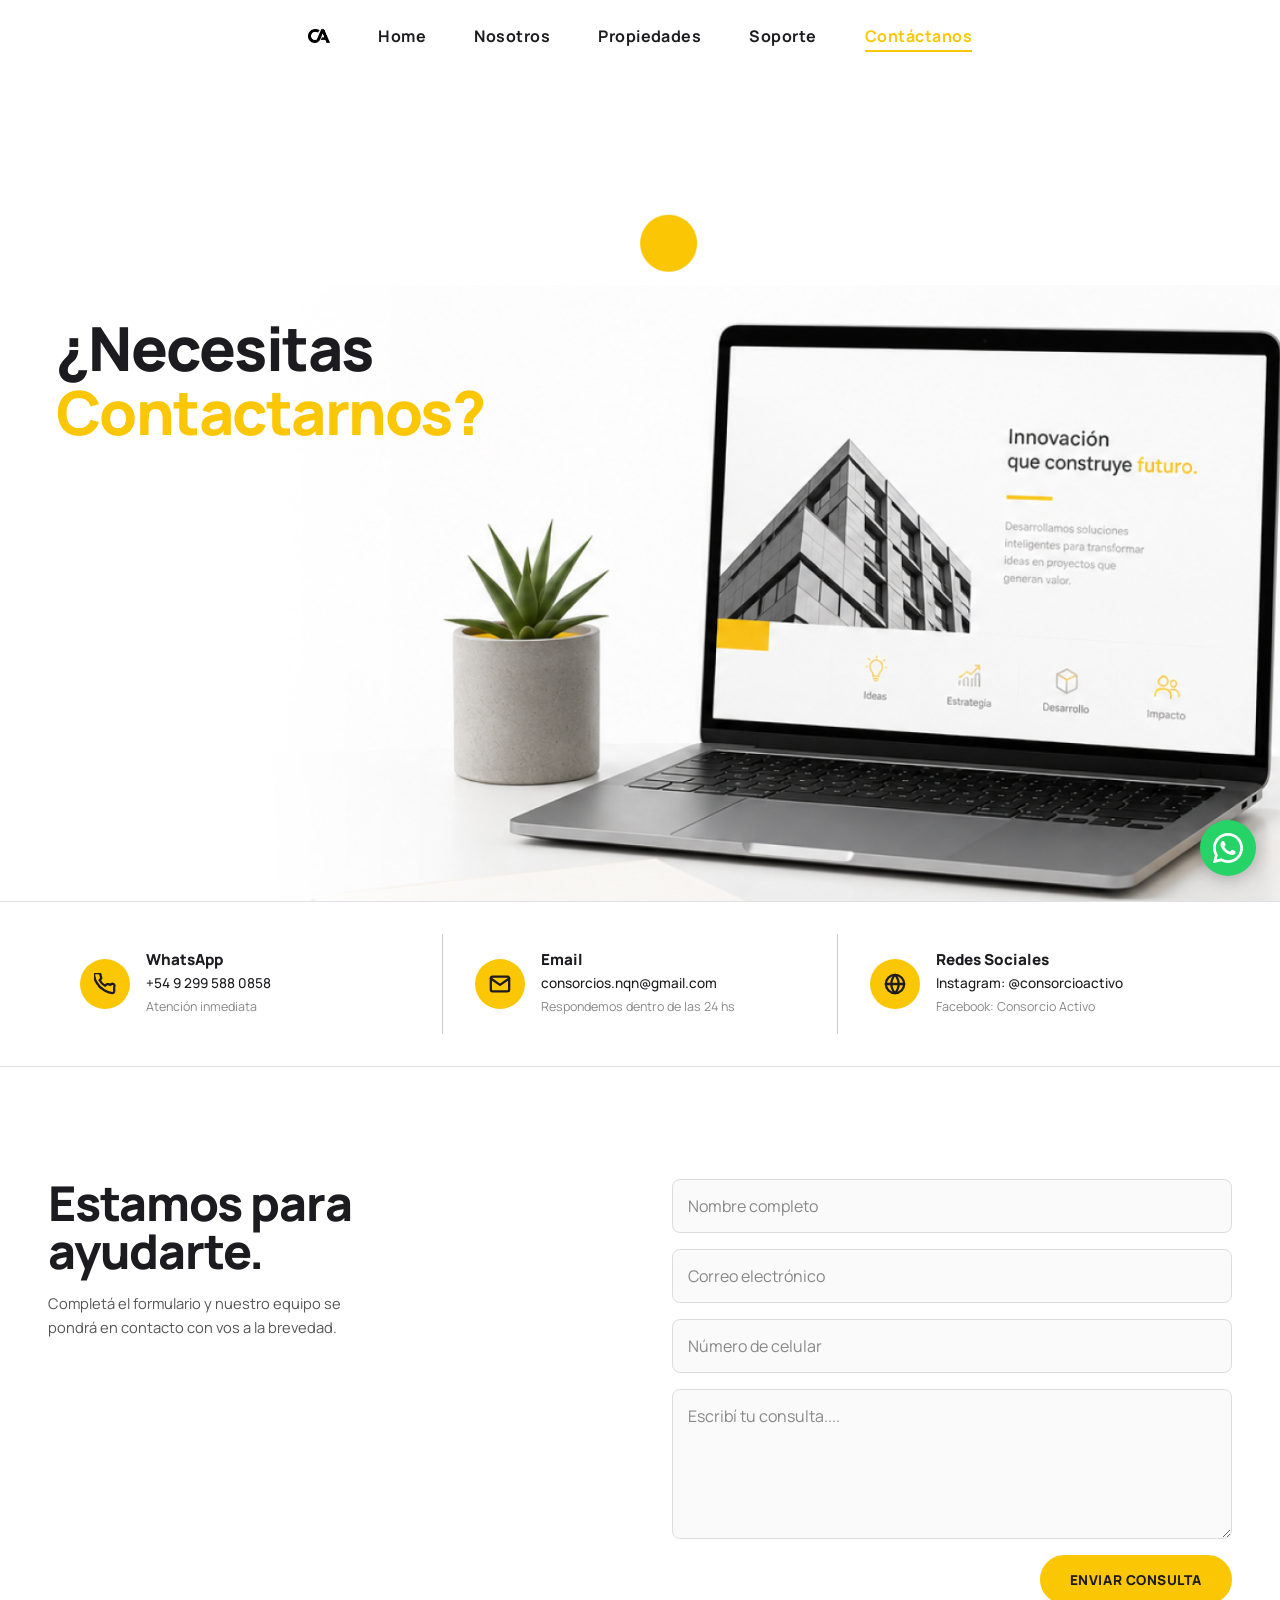
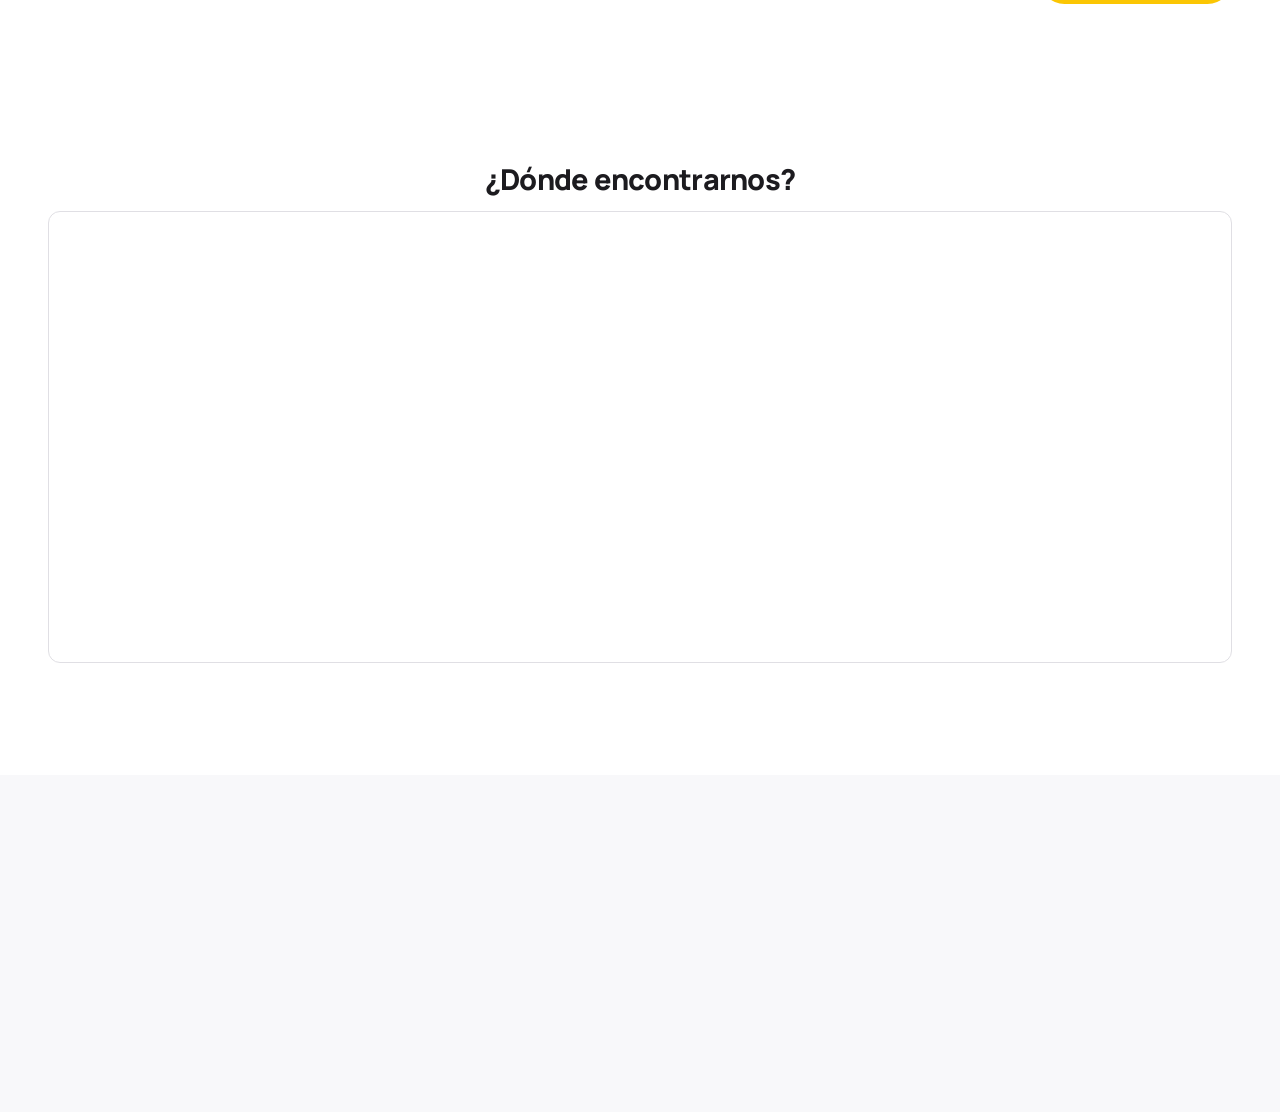
==== commit 9c290d4c: "corrección de textos de soportes y de propiedades" ====
--- a/contacto.html
+++ b/contacto.html
@@ -24,7 +24,7 @@
   <link rel="stylesheet" href="https://fonts.googleapis.com/css2?family=Manrope:wght@400;500;600;700;800&display=swap">
   <!-- Preload imagen LCP -->
   <link rel="preload" href="public/images/header-contacto-ampliadov1.jpg" as="image" fetchpriority="high">
-  <link rel="stylesheet" href="styles.css?v=20260629-01">
+  <link rel="stylesheet" href="styles.css?v=20260629-03">
 </head>
 <body>
 
@@ -87,7 +87,7 @@
           </span>
           <div class="contacto-canal-texto">
             <strong>WhatsApp</strong>
-            <a href="https://wa.me/5492995550000">+54 9 299 555-0000</a>
+            <a href="https://wa.me/5492995880858">+54 9 299 588 0858</a>
             <span>Atención inmediata</span>
           </div>
         </div>
@@ -103,7 +103,7 @@
           </span>
           <div class="contacto-canal-texto">
             <strong>Email</strong>
-            <a href="mailto:contacto@consorcioactivo.com.ar">contacto@consorcioactivo.com.ar</a>
+            <a href="mailto:consorcios.nqn@gmail.com">consorcios.nqn@gmail.com</a>
             <span>Respondemos dentro de las 24 hs</span>
           </div>
         </div>
@@ -205,8 +205,8 @@
     </p>
   </footer>
 
-  <script type="module" src="components/AppNav.js?v=20260629-01"></script>
-  <script type="module" src="app.js?v=20260629-01"></script>
+  <script type="module" src="components/AppNav.js?v=20260629-03"></script>
+  <script type="module" src="app.js?v=20260629-03"></script>
 
 </body>
 </html>
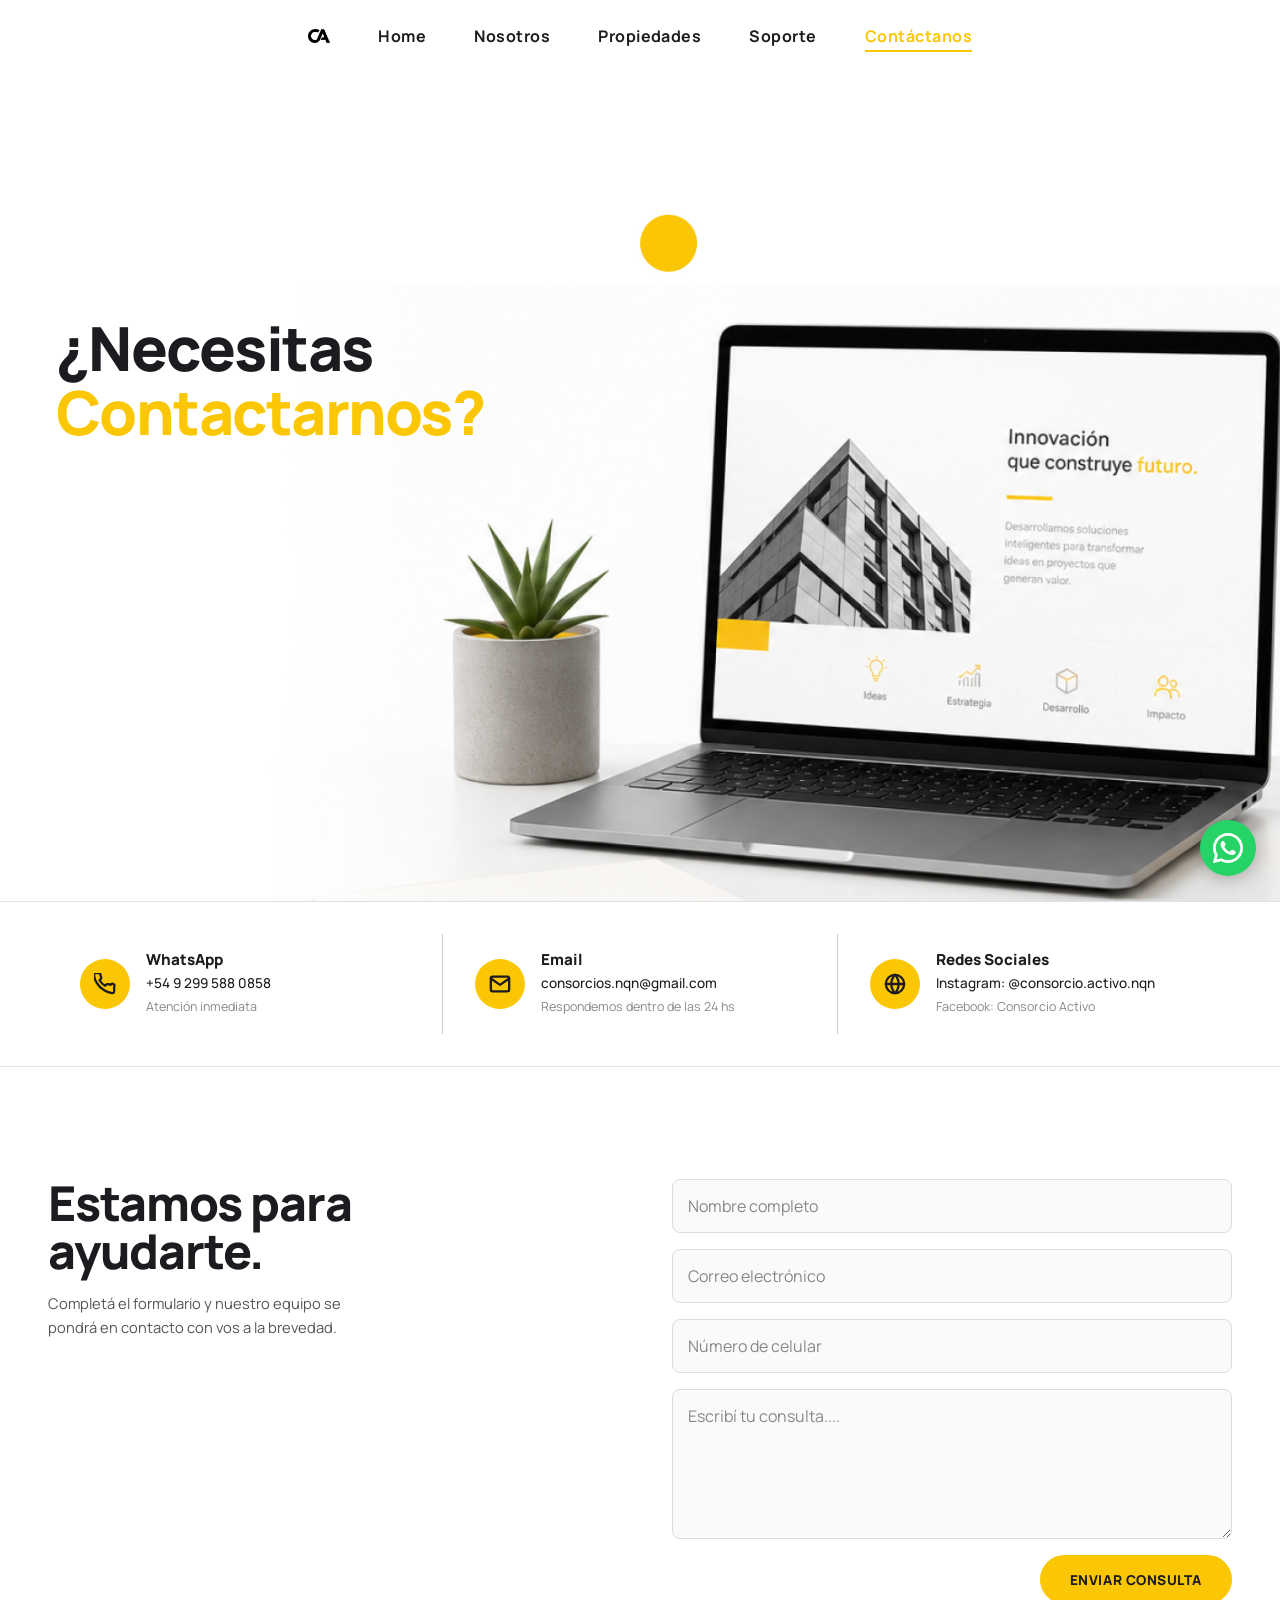
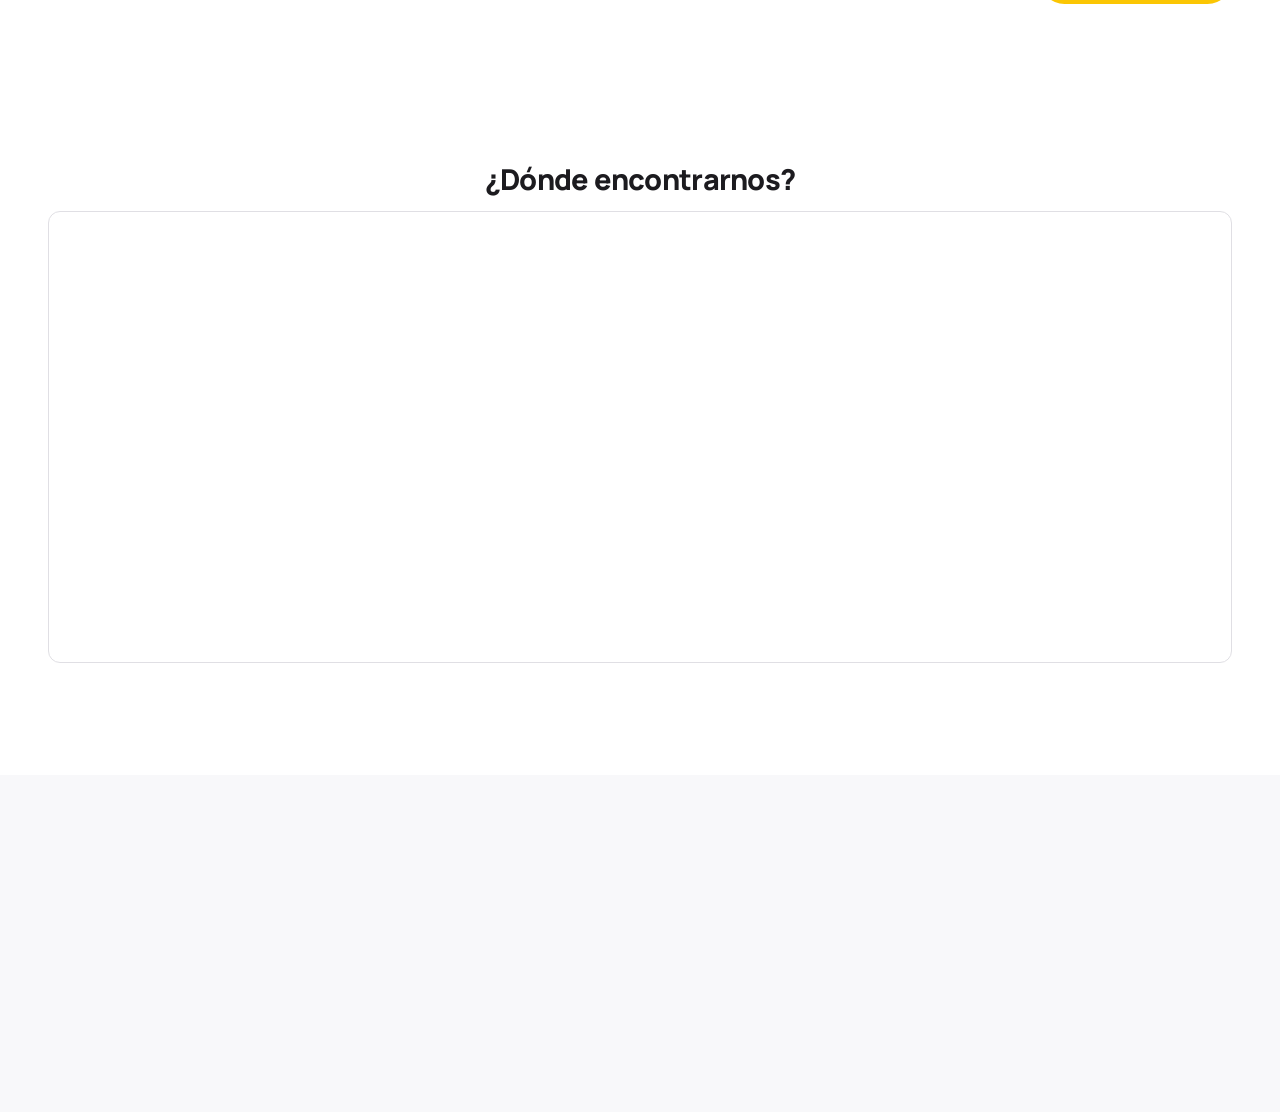
==== commit 3fb5f58c: "corrección de textos de redes sociales en pagina de contacto" ====
--- a/contacto.html
+++ b/contacto.html
@@ -122,7 +122,7 @@
           <div class="contacto-canal-texto">
             <strong>Redes Sociales</strong>
             <a href="https://www.instagram.com/consorcio.activo.nqn"
-               target="_blank" rel="noopener noreferrer">Instagram: @consorcioactivo</a>
+               target="_blank" rel="noopener noreferrer">Instagram: @consorcio.activo.nqn</a>
             <span>Facebook: Consorcio Activo</span>
           </div>
         </div>
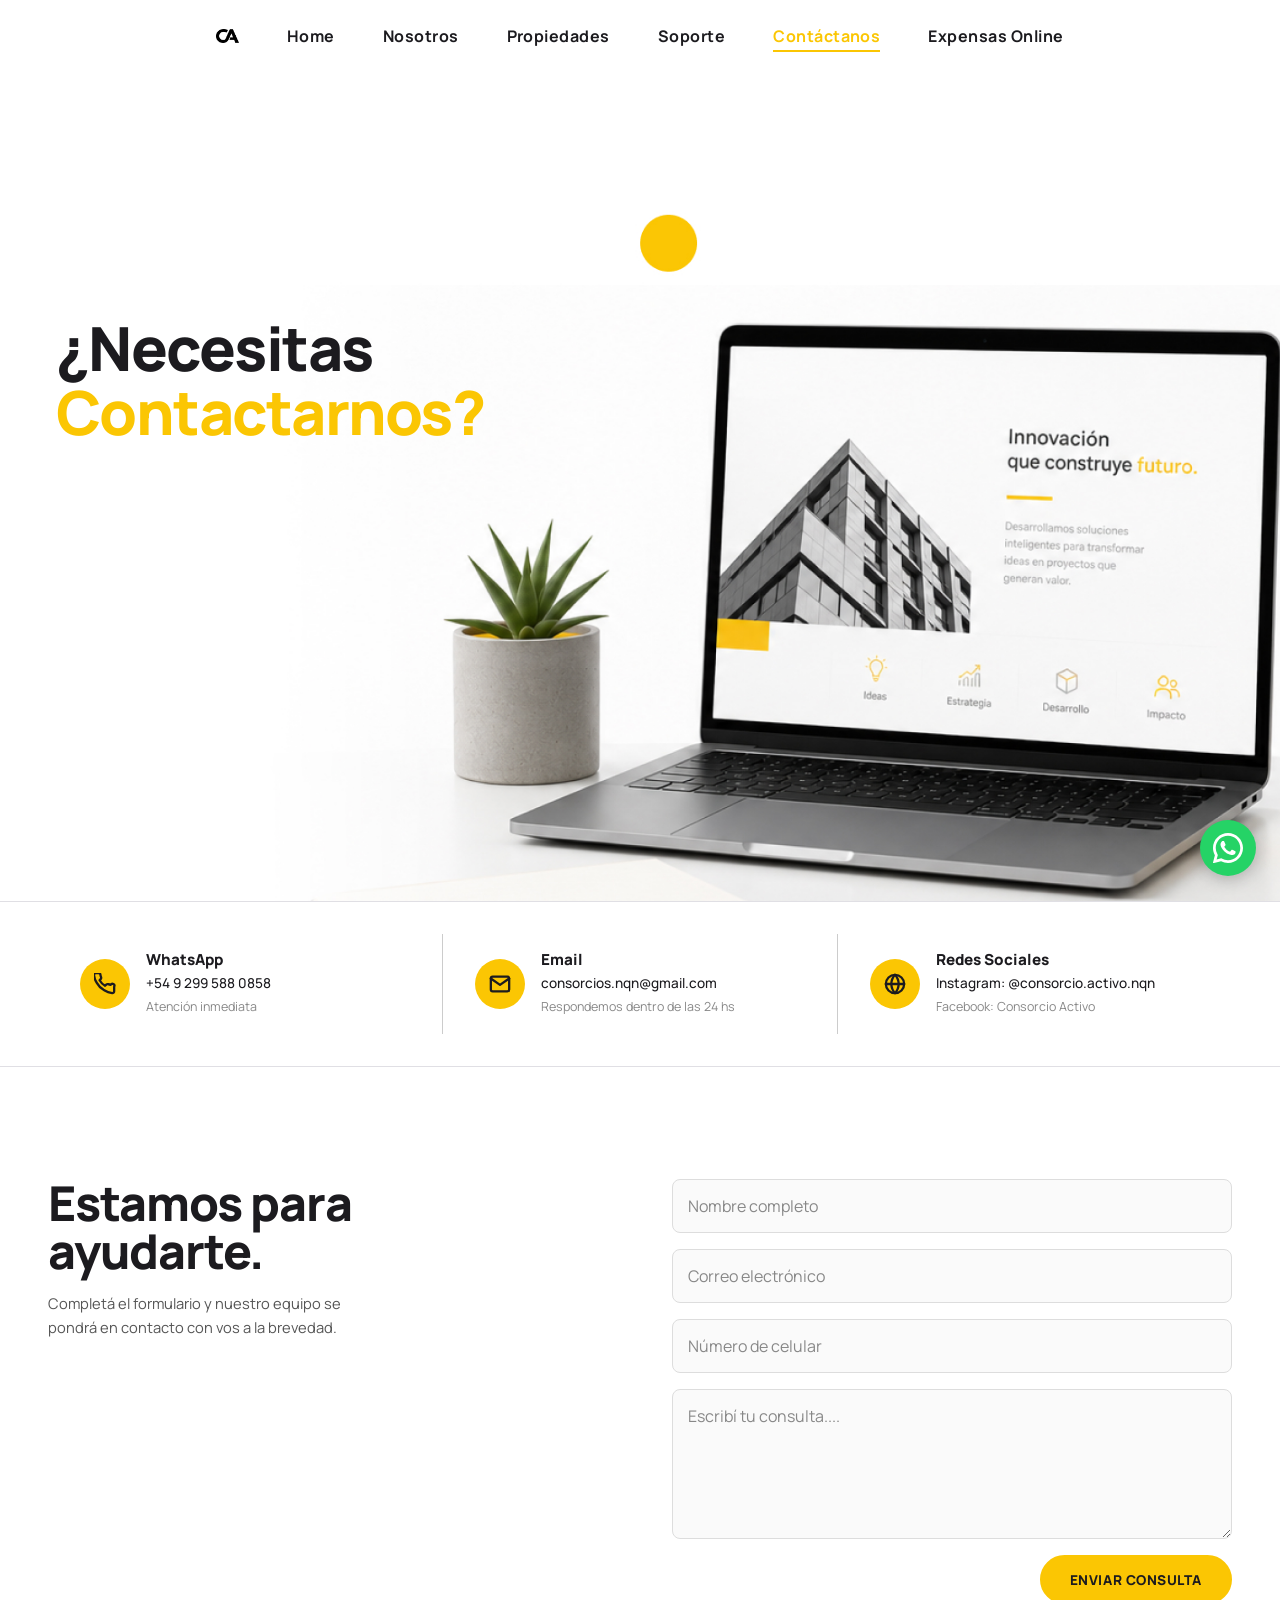
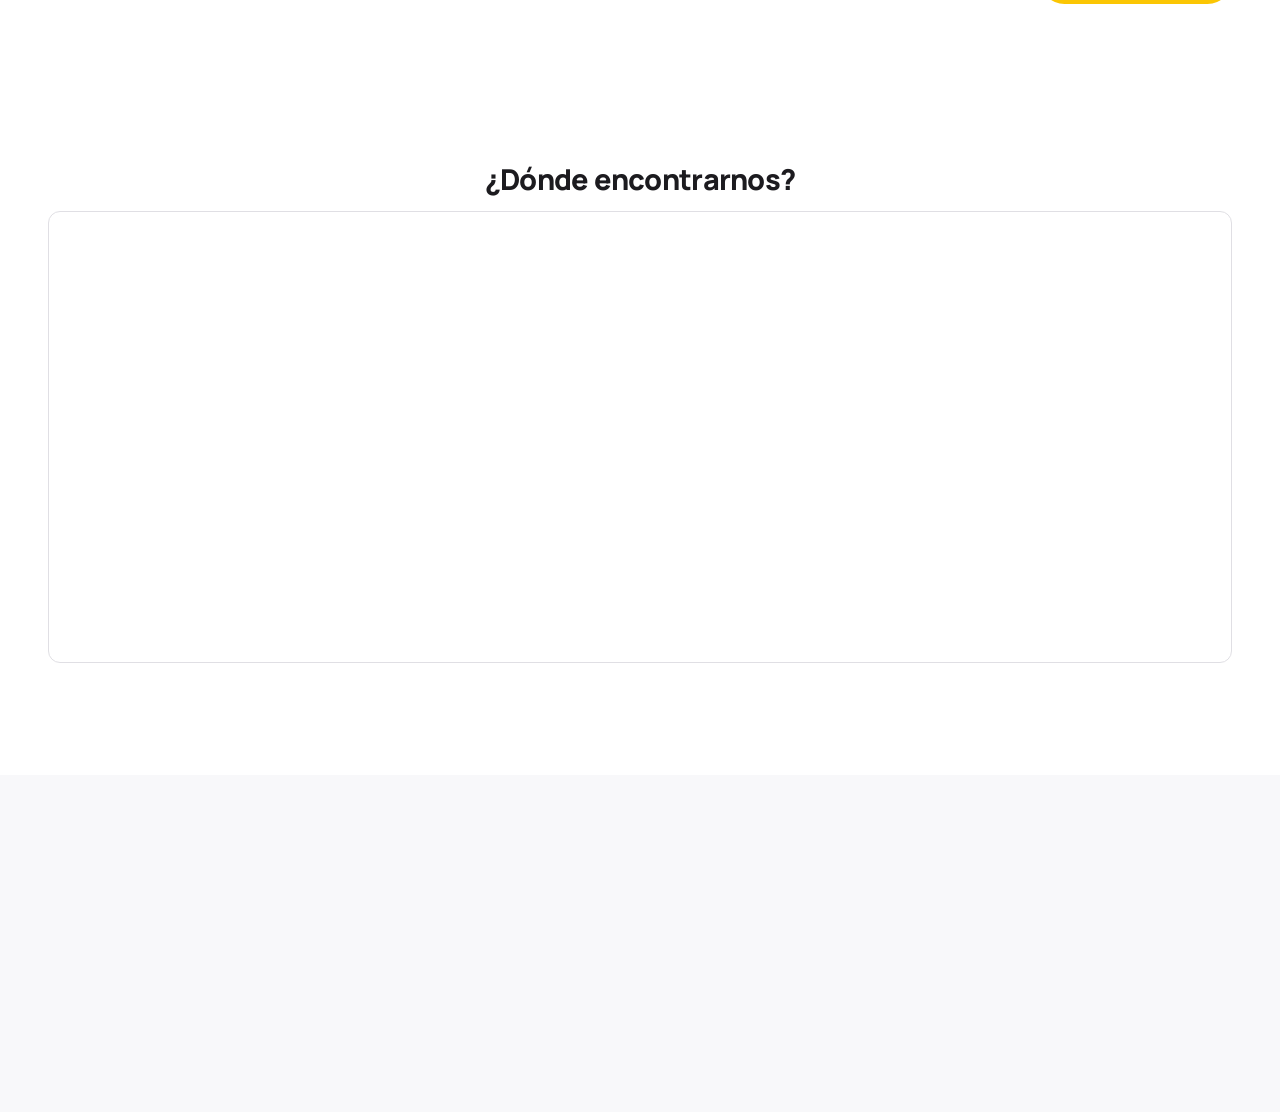
==== commit 4873ecc4: "fix: audit cache and mobile polish" ====
--- a/contacto.html
+++ b/contacto.html
@@ -24,7 +24,7 @@
   <link rel="stylesheet" href="https://fonts.googleapis.com/css2?family=Manrope:wght@400;500;600;700;800&display=swap">
   <!-- Preload imagen LCP -->
   <link rel="preload" href="public/images/header-contacto-ampliadov1.jpg" as="image" fetchpriority="high">
-  <link rel="stylesheet" href="styles.css?v=20260629-03">
+  <link rel="stylesheet" href="styles.css?v=20260708-07">
 </head>
 <body>
 
@@ -43,6 +43,7 @@
         <li><a href="propiedades.html">Propiedades</a></li>
         <li><a href="soporte.html">Soporte</a></li>
         <li class="nav-link--mobile"><a href="contacto.html">Contáctanos</a></li>
+        <li><a href="https://expensasonline.pro/index.php/landing" target="_blank" rel="noopener noreferrer">Expensas Online</a></li>
       </ul>
 
       <a href="contacto.html" class="btn btn-brand nav-cta">Contáctanos</a>
@@ -205,8 +206,8 @@
     </p>
   </footer>
 
-  <script type="module" src="components/AppNav.js?v=20260629-03"></script>
-  <script type="module" src="app.js?v=20260629-03"></script>
+  <script type="module" src="components/AppNav.js?v=20260708-07"></script>
+  <script type="module" src="app.js?v=20260708-07"></script>
 
 </body>
 </html>
--- a/styles.css
+++ b/styles.css
@@ -528,7 +528,7 @@
      COMPROMISO
   ================================================================ */
   .commitment {
-    padding: var(--sp-2) 0 var(--sp-3);
+    padding: var(--sp-5) 0 var(--sp-3);
     font-family: var(--font-body);
     text-align: center;
   }
@@ -615,6 +615,65 @@
     background-repeat: no-repeat;
     background-size: cover;
     background-position: center;
+  }
+
+  /* ================================================================
+     PROPIEDADES CTA (bg) — hero horizontal, texto alineado a la derecha
+  ================================================================ */
+  .properties-cta {
+    position: relative;
+    min-height: 580px;
+    overflow: hidden;
+  }
+
+  .properties-cta--bg {
+    background-image: url("public/images/propiedades index-new.png");
+    background-repeat: no-repeat;
+    background-size: 100% auto;
+    background-position: center bottom;
+  }
+
+  /* Contenedor centrado al ancho máximo del sitio, texto empujado al tercio derecho */
+  .properties-cta-inner {
+    width: min(var(--max-w), 100% - (var(--gutter) * 2));
+    min-height: 580px;
+    margin-inline: auto;
+    display: flex;
+    align-items: center;
+    justify-content: flex-end;
+  }
+
+  .properties-cta-content {
+    display: flex;
+    flex-direction: column;
+    align-items: flex-start;
+    gap: var(--sp-1);
+    width: min(320px, 30%);
+    position: relative;
+    z-index: 1;
+  }
+  .properties-cta-content .section-label {
+    color: var(--brand);
+    margin-bottom: var(--sp-1);
+  }
+  .properties-cta-content h2 {
+    font-family: var(--font-body);
+    font-weight: 800;
+    font-size: clamp(1.5rem, 2.1vw, 2rem);
+    line-height: 1.12;
+  }
+  .properties-cta-content p {
+    max-width: 28ch;
+    font-size: 0.9rem;
+    line-height: 1.35;
+    margin-top: var(--sp-1);
+  }
+  .properties-cta-content .link-arrow {
+    margin-top: var(--sp-3);
+    padding-bottom: 0.32rem;
+    border-bottom: 3px solid currentColor;
+    font-weight: 800;
+    gap: var(--sp-2);
   }
 
   /* figura imagen en about-preview (nosotros.html) */
@@ -2469,19 +2528,15 @@
 
   .support-modal {
     border: none;
-    border-radius: 1.25rem;
     padding: 0;
-    width: min(680px, 92vw);
-    max-height: 88dvh;
-    overflow-y: auto;
-    box-shadow: 0 8px 40px rgba(0,0,0,0.18);
-    background: #fff;
+    background: transparent;
+    max-height: 92vh;
     margin: auto;
   }
 
   .support-modal::backdrop {
-    background: rgba(0,0,0,0.45);
-    backdrop-filter: blur(3px);
+    background: rgba(0,0,0,0.55);
+    backdrop-filter: blur(6px);
   }
 
   .support-modal[open] {
@@ -2494,140 +2549,235 @@
   }
 
   .support-modal-inner {
-    padding: 1.75rem 2rem 2rem;
+    position: relative;
+    width: min(1320px, 88vw);
+    max-height: 92vh;
+    overflow-y: auto;
+    background: #fff;
+    border-radius: 32px;
+    padding: 64px;
+    box-shadow: 0 8px 40px rgba(0,0,0,0.18);
   }
 
   /* Header */
-  .support-modal-header {
-    display: flex;
-    align-items: center;
-    gap: 0.75rem;
-    margin-bottom: 1.5rem;
+  .support-modal-head {
+    display: flex;
+    align-items: center;
+    gap: 24px;
   }
 
   .support-modal-icon {
     display: flex;
     align-items: center;
     justify-content: center;
-    width: 2.4rem;
-    height: 2.4rem;
+    width: 76px;
+    height: 76px;
     border-radius: 50%;
     background: var(--brand);
     flex-shrink: 0;
   }
 
   .support-modal-icon svg {
-    width: 1.1rem;
-    height: 1.1rem;
+    width: 34px;
+    height: 34px;
     color: #fff;
   }
 
-  .support-modal-header h2 {
-    font-size: 1.15rem;
-    font-weight: 700;
+  .support-modal-title {
+    font-size: 36px;
+    font-weight: 900;
     margin: 0;
-    flex: 1;
   }
 
   .support-modal-close {
+    position: absolute;
+    top: 64px;
+    right: 64px;
     background: none;
     border: none;
-    font-size: 1.1rem;
+    font-size: 42px;
+    line-height: 1;
     color: var(--text-muted);
     cursor: pointer;
-    padding: 0.25rem 0.5rem;
-    border-radius: 0.4rem;
-    transition: background 0.15s;
-    line-height: 1;
-  }
-
-  .support-modal-close:hover { background: var(--surface-2); }
-
-  /* Body */
-  .support-modal-body {
-    display: flex;
-    flex-direction: column;
-    gap: 2rem;
-  }
-
-  .modal-question-label {
-    font-weight: 700;
-    font-size: 0.95rem;
-    margin-bottom: 0.75rem;
-  }
-
-  .modal-question-label span {
-    color: var(--text-muted);
-    margin-right: 0.25rem;
+    padding: 0;
+    transition: color 0.15s;
+  }
+
+  .support-modal-close:hover { color: var(--text-primary); }
+
+  /* Preguntas */
+  .modal-question {
+    margin: 56px 0 0;
+    font-size: 30px;
+    font-weight: 800;
+    color: var(--text-secondary);
   }
 
   /* Placeholder de video */
-  .modal-video-wrap {
-    margin: 0 0 0.85rem;
-  }
+  .modal-video-wrap { margin: 0; }
 
   .modal-video-placeholder {
-    display: flex;
-    align-items: center;
-    justify-content: center;
-    background: #EBEBEB;
-    border-radius: 0.9rem;
-    height: 200px;
+    margin-top: 28px;
+    width: 100%;
+    height: 340px;
+    border-radius: 24px;
+    background: #E9E9E9;
+    display: grid;
+    place-items: center;
     cursor: default;
   }
 
   .modal-video-placeholder span {
-    font-weight: 700;
-    font-size: 0.95rem;
-    color: var(--text-muted);
+    font-size: 28px;
+    font-weight: 800;
+    color: var(--text-primary);
   }
 
   /* Cuando el video esté disponible */
   .modal-video-wrap video {
+    margin-top: 28px;
     width: 100%;
-    border-radius: 0.9rem;
+    height: 340px;
+    border-radius: 24px;
     display: block;
+    object-fit: cover;
     background: #000;
   }
 
+  /* Pregunta 1 — dos tarjetas lado a lado */
+  .modal-card-row {
+    margin-top: 28px;
+    display: grid;
+    grid-template-columns: 1fr 1fr;
+    gap: 24px;
+  }
+
+  .modal-card {
+    padding: 20px 24px;
+    border-radius: 24px;
+    background: #E9E9E9;
+  }
+
+  .modal-card-title {
+    font-size: 17px;
+    font-weight: 800;
+    color: var(--text-primary);
+    line-height: 1.25;
+  }
+
+  .modal-card-body {
+    margin-top: 44px;
+    display: grid;
+    place-items: center;
+    padding-bottom: 44px;
+    cursor: default;
+  }
+
+  .modal-card-body span {
+    font-size: 22px;
+    font-weight: 800;
+    color: var(--text-primary);
+  }
+
+  /* Tarjeta con video real (reemplaza título + placeholder) */
+  .modal-card--video {
+    padding: 0;
+    overflow: hidden;
+  }
+
+  .modal-card-video {
+    display: block;
+    width: 100%;
+    height: 100%;
+    min-height: 200px;
+    border-radius: 24px;
+    object-fit: cover;
+    background: #000;
+  }
+
+  /* Links "Descargar instructivo" debajo de cada tarjeta/video */
+  .modal-download-row {
+    margin-top: 14px;
+    display: grid;
+    grid-template-columns: 1fr 1fr;
+    gap: 24px;
+  }
+
+  .modal-download-row--single { grid-template-columns: 1fr; }
+
+  .modal-download-link {
+    display: block;
+    text-align: center;
+    font-family: var(--font-display);
+    font-size: 17px;
+    font-weight: 800;
+    color: var(--brand-accent);
+    text-decoration: none;
+  }
+
+  .modal-download-link:hover { text-decoration: underline; }
+
+  .modal-download-link--disabled {
+    color: var(--text-muted);
+    cursor: default;
+    pointer-events: none;
+  }
+
+  .modal-download-link--disabled:hover { text-decoration: none; }
+
   /* Acciones */
-  .modal-actions {
+  .support-modal-actions {
+    margin-top: 36px;
     display: flex;
     justify-content: center;
-    gap: 0.75rem;
-    margin-top: 0.25rem;
-  }
-
-  .modal-btn-info,
-  .modal-btn-back {
+    gap: 24px;
+  }
+
+  .support-modal-actions .btn {
     display: inline-flex;
     align-items: center;
     justify-content: center;
-    min-width: 150px;
-    padding: 0.55rem 1.4rem;
+    width: 280px;
+    height: 72px;
     border-radius: 999px;
     background: var(--brand);
     border: 2px solid var(--brand);
-    color: #1C1B1F;
+    color: var(--text-primary);
     font-family: var(--font-display);
-    font-weight: 700;
-    font-size: 0.82rem;
+    font-weight: 900;
+    font-size: 24px;
     cursor: pointer;
-    letter-spacing: 0.01em;
     transition: background 0.15s, border-color 0.15s, transform 0.15s;
   }
 
-  .modal-btn-info:hover,
-  .modal-btn-back:hover {
+  .support-modal-actions .btn:hover {
     background: var(--brand-hover);
     border-color: var(--brand-hover);
     transform: translateY(-1px);
   }
 
   /* Mobile */
-  @media (max-width: 480px) {
-    .support-modal-inner { padding: 1.25rem 1.1rem 1.5rem; }
-    .modal-video-placeholder { height: 160px; }
+  @media (max-width: 768px) {
+    .support-modal-inner { width: min(680px, 92vw); padding: 2rem 1.5rem; border-radius: 1.5rem; }
+    .support-modal-close { top: 1.25rem; right: 1.25rem; font-size: 1.8rem; }
+    .support-modal-icon { width: 3.2rem; height: 3.2rem; }
+    .support-modal-icon svg { width: 1.4rem; height: 1.4rem; }
+    .support-modal-title { font-size: 1.5rem; }
+    .modal-question { margin-top: 2.25rem; font-size: 1.15rem; }
+    .modal-video-placeholder { margin-top: 1rem; height: 180px; border-radius: 1rem; }
+    .modal-video-wrap video { margin-top: 1rem; height: 180px; border-radius: 1rem; }
+    .modal-video-placeholder span { font-size: 1rem; }
+    .modal-card-row { grid-template-columns: 1fr; margin-top: 1rem; gap: 0.9rem; }
+    .modal-card { padding: 0.9rem 1rem; border-radius: 1rem; }
+    .modal-card-title { font-size: 0.9rem; }
+    .modal-card-body { margin-top: 1.5rem; padding-bottom: 1.5rem; }
+    .modal-card-body span { font-size: 1rem; }
+    .modal-card--video { padding: 0; border-radius: 1rem; }
+    .modal-card-video { min-height: 160px; border-radius: 1rem; }
+    .modal-download-row { grid-template-columns: 1fr; margin-top: 0.6rem; gap: 0.4rem; }
+    .modal-download-link { font-size: 0.9rem; }
+    .support-modal-actions { flex-direction: column; align-items: center; gap: 0.9rem; margin-top: 1.75rem; }
+    .support-modal-actions .btn { width: 100%; max-width: 320px; height: 3.2rem; font-size: 1rem; }
   }
 
   /* ================================================================
@@ -2656,6 +2806,7 @@
   ================================================================ */
   .commitment,
   .about-preview,
+  .properties-cta,
   .properties-preview,
   .spaces,
   .contact-cta,
@@ -2893,6 +3044,18 @@
       padding: var(--sp-6) var(--gutter);
     }
 
+    .properties-cta-inner {
+      justify-content: center;
+      padding: 0 var(--gutter);
+    }
+    .properties-cta-content {
+      width: 100%;
+      max-width: 480px;
+      align-items: center;
+      text-align: center;
+    }
+    .properties-cta-content .link-arrow { margin-inline: auto; }
+
     .commitment-grid {
       grid-template-columns: 1fr;
     }
@@ -3044,9 +3207,83 @@
 
   /* hamburger nav ≤ 768px */
   @media (width < 768px) {
+    body {
+      padding-top: var(--nav-h);
+    }
+    app-nav {
+      position: fixed;
+      left: 0;
+      right: 0;
+      height: var(--nav-h);
+    }
     .nav-links  { display: none; }
     .nav-cta    { display: none; }
-    .nav-toggle { display: flex; }
+    .nav-toggle {
+      display: flex;
+      align-items: center;
+      position: relative;
+      background:
+        linear-gradient(var(--text-primary), var(--text-primary)) center calc(50% - 7px) / 22px 2px no-repeat,
+        linear-gradient(var(--text-primary), var(--text-primary)) center center / 22px 2px no-repeat,
+        linear-gradient(var(--text-primary), var(--text-primary)) center calc(50% + 7px) / 22px 2px no-repeat;
+    }
+    .nav-toggle::before,
+    .nav-toggle::after {
+      content: '';
+      position: absolute;
+      left: 50%;
+      top: 50%;
+      width: 22px;
+      height: 2px;
+      border-radius: 2px;
+      background: var(--text-primary);
+      transform: translate(-50%, -50%);
+      pointer-events: none;
+    }
+    .nav-toggle::before {
+      box-shadow: 0 -7px 0 var(--text-primary), 0 7px 0 var(--text-primary);
+    }
+    .nav-toggle::after {
+      display: none;
+    }
+    .nav-toggle span {
+      width: 22px;
+      opacity: 0;
+    }
+    .nav::after {
+      content: '';
+      position: absolute;
+      top: 50%;
+      right: var(--sp-3);
+      width: 22px;
+      height: 2px;
+      border-radius: 2px;
+      background: var(--text-primary);
+      box-shadow: 0 -7px 0 var(--text-primary), 0 7px 0 var(--text-primary);
+      transform: translateY(-50%);
+      pointer-events: none;
+      z-index: 3;
+    }
+    .nav:has(.nav-toggle[aria-expanded="true"]) .nav-toggle {
+      background: none;
+    }
+    .nav:has(.nav-toggle[aria-expanded="true"])::after {
+      display: none;
+    }
+    .nav:has(.nav-toggle[aria-expanded="true"]) .nav-toggle::before {
+      box-shadow: none;
+      transform: translate(-50%, -50%) rotate(45deg);
+    }
+    .nav:has(.nav-toggle[aria-expanded="true"]) .nav-toggle::after {
+      display: block;
+      transform: translate(-50%, -50%) rotate(-45deg);
+    }
+    .nav:has(.nav-toggle[aria-expanded="true"]) .nav-toggle span {
+      opacity: 1;
+    }
+    .nav:has(.nav-toggle[aria-expanded="true"]) .nav-toggle span:nth-child(2) {
+      opacity: 0;
+    }
   }
 
   /* mobile ≤ 600px */
@@ -3091,6 +3328,16 @@
       padding-bottom: var(--sp-5);
     }
     .about-content h2 {
+      font-size: clamp(1.8rem, 10vw, 2.6rem);
+    }
+    .properties-cta--bg {
+      min-height: 380px;
+    }
+    .properties-cta-content {
+      padding-top:    var(--sp-5);
+      padding-bottom: var(--sp-5);
+    }
+    .properties-cta-content h2 {
       font-size: clamp(1.8rem, 10vw, 2.6rem);
     }
     .spaces-content {
@@ -3197,11 +3444,44 @@
     .support-contact-panel {
       width: calc(100% - (var(--gutter) * 2));
     }
+    .support-hero {
+      min-height: 420px;
+      padding: 2.25rem 0 2.5rem;
+    }
+    .support-hero::after {
+      content: '';
+      position: absolute;
+      inset: 0;
+      background: linear-gradient(
+        180deg,
+        rgba(255,255,255,0.95) 0%,
+        rgba(255,255,255,0.76) 52%,
+        rgba(255,255,255,0.24) 100%
+      );
+      z-index: 0;
+    }
+    .support-hero-bg {
+      object-position: 28% bottom;
+    }
+    .support-hero-inner {
+      align-items: flex-start;
+      justify-content: flex-start;
+      min-height: 0;
+    }
+    .support-hero-content {
+      max-width: 300px;
+      padding-top: var(--sp-3);
+    }
     .support-hero-content h1,
     .support-questions-content h2,
     .support-faq-intro h2,
     .support-contact-item h2 {
       font-size: clamp(2rem, 11vw, 3rem);
+    }
+    .support-hero-content h1 {
+      max-width: 10.8ch;
+      font-size: clamp(1.95rem, 8.5vw, 2.35rem);
+      line-height: 1.02;
     }
     .support-hero-content h1 span {
       white-space: normal;
@@ -3315,7 +3595,7 @@
       background: var(--surface-0);
     }
     .home-page .commitment > .section-label {
-      margin: 0 auto 1.25rem;
+      margin: 0 auto 1.35rem;
       font-size: 0.82rem;
       letter-spacing: 0;
       color: var(--brand-accent);
@@ -3424,6 +3704,35 @@
     .home-page .about-content .btn {
       padding: 0.28rem 1.1rem;
       min-height: 0;
+      font-size: 0.58rem;
+      line-height: 1;
+    }
+
+    .home-page .properties-cta--bg {
+      min-height: 472px;
+      background-size: auto 100%;
+      background-position: 76% bottom;
+    }
+    .home-page .properties-cta-content {
+      align-items: center;
+      justify-content: flex-start;
+      text-align: center;
+      gap: 0.7rem;
+      padding: 3.1rem 1.4rem 14.5rem;
+    }
+    .home-page .properties-cta-content h2 {
+      font-size: clamp(1.62rem, 8.2vw, 2rem);
+      line-height: 0.98;
+      letter-spacing: 0;
+    }
+    .home-page .properties-cta-content p {
+      max-width: 30ch;
+      font-size: 0.58rem;
+      font-weight: 700;
+      line-height: 1.16;
+      color: var(--text-primary);
+    }
+    .home-page .properties-cta-content .link-arrow {
       font-size: 0.58rem;
       line-height: 1;
     }
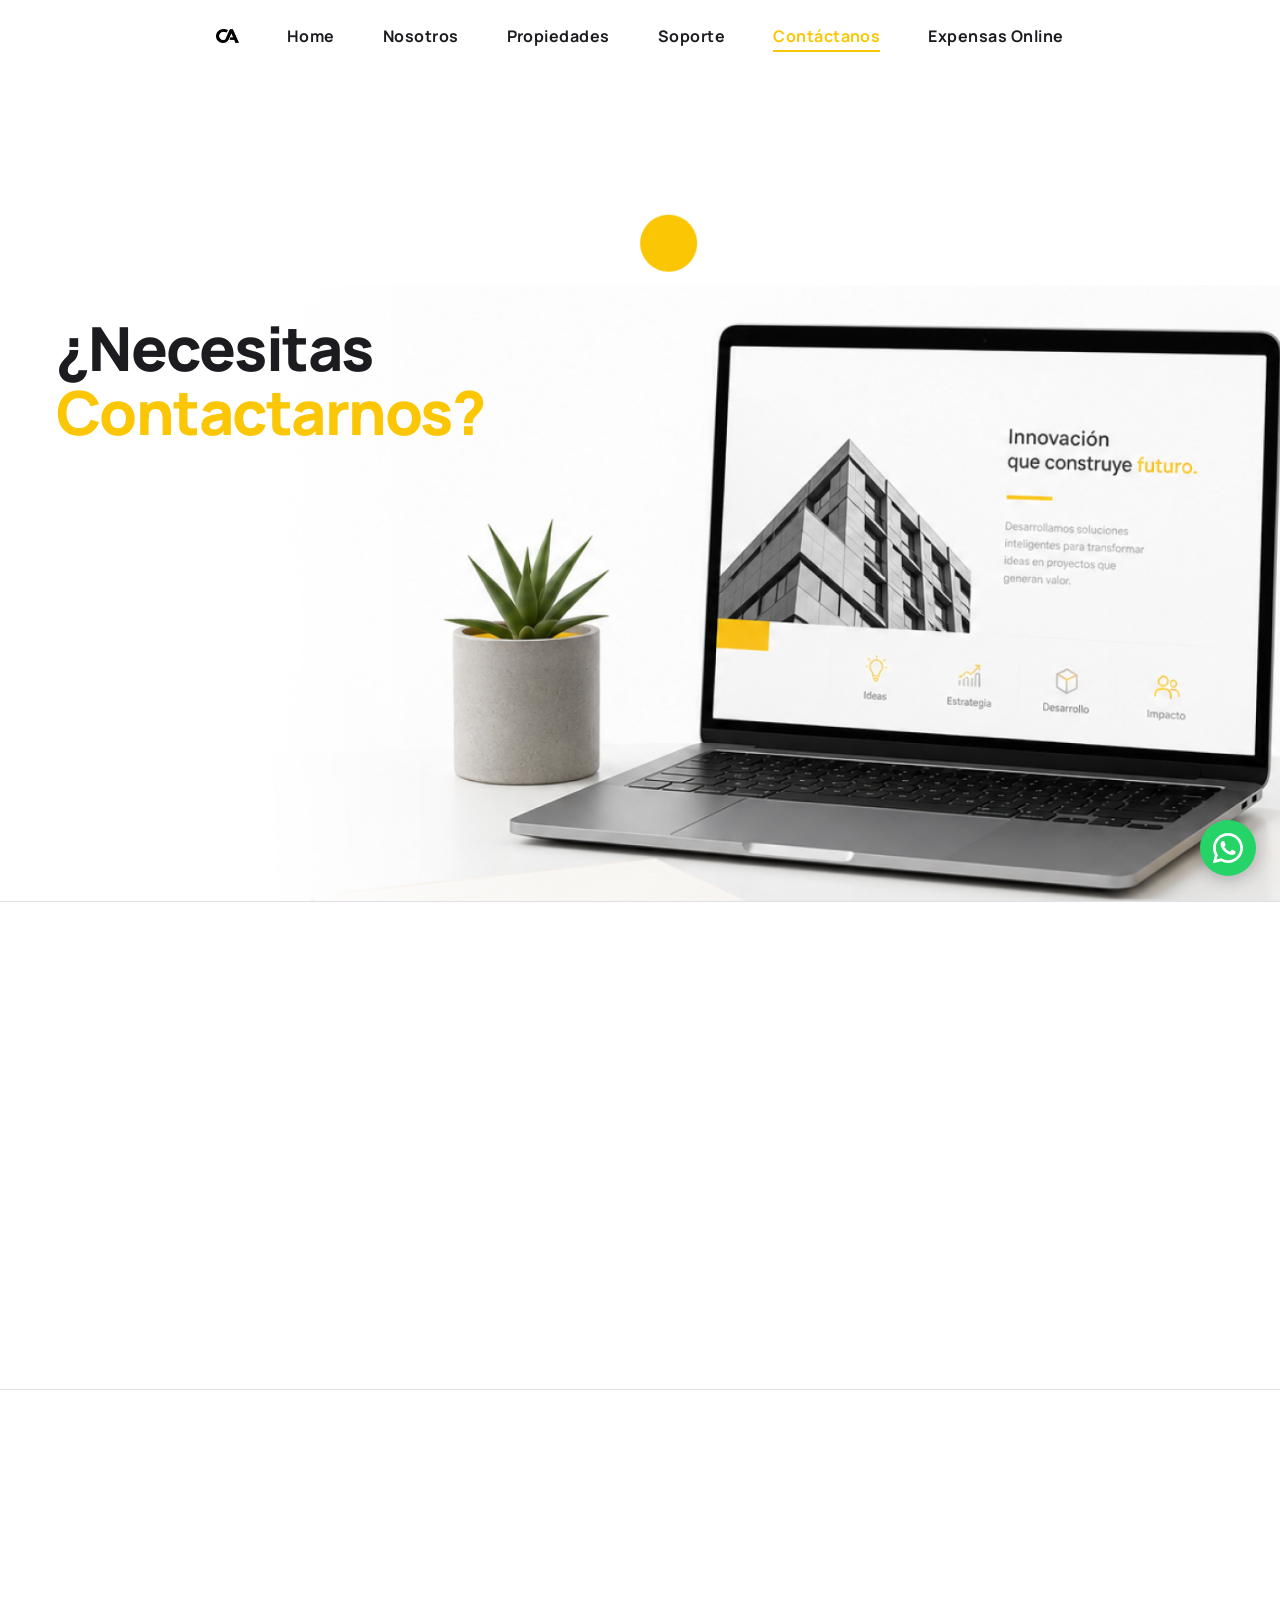
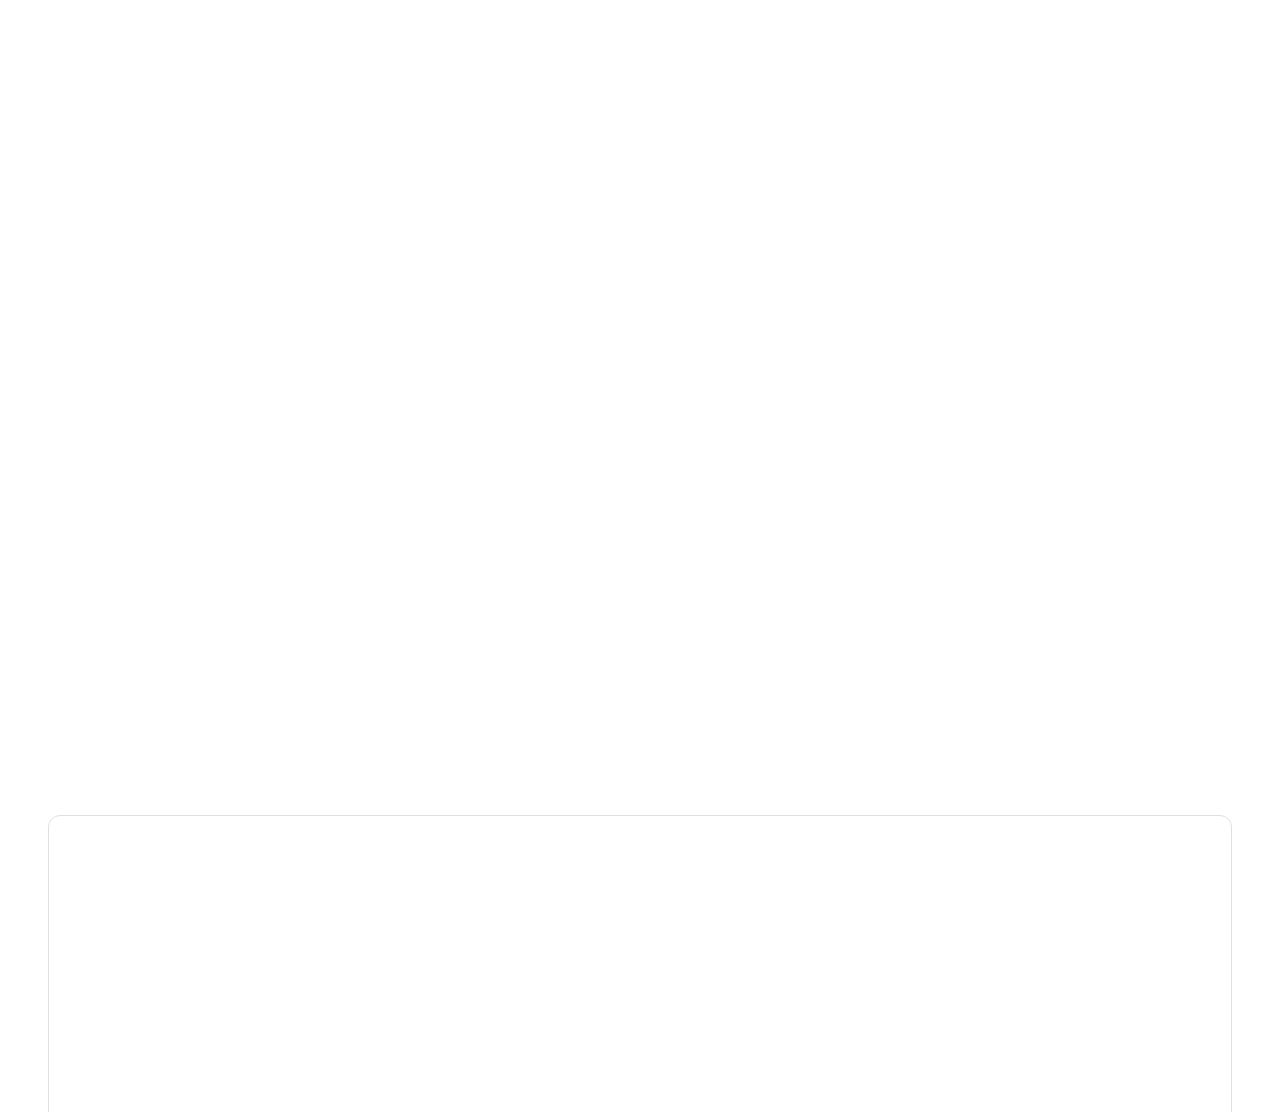
==== commit 0bcfa0e1: "cambios en imagenes index mobile, cambios querys mobile" ====
--- a/contacto.html
+++ b/contacto.html
@@ -24,7 +24,7 @@
   <link rel="stylesheet" href="https://fonts.googleapis.com/css2?family=Manrope:wght@400;500;600;700;800&display=swap">
   <!-- Preload imagen LCP -->
   <link rel="preload" href="public/images/header-contacto-ampliadov1.jpg" as="image" fetchpriority="high">
-  <link rel="stylesheet" href="styles.css?v=20260708-07">
+  <link rel="stylesheet" href="styles.css?v=20260708-08">
 </head>
 <body>
 
@@ -43,7 +43,7 @@
         <li><a href="propiedades.html">Propiedades</a></li>
         <li><a href="soporte.html">Soporte</a></li>
         <li class="nav-link--mobile"><a href="contacto.html">Contáctanos</a></li>
-        <li><a href="https://expensasonline.pro/index.php/landing" target="_blank" rel="noopener noreferrer">Expensas Online</a></li>
+        <li><a href="https://propietarios.expensasonline.pro/#/login" target="_blank" rel="noopener noreferrer">Expensas Online</a></li>
       </ul>
 
       <a href="contacto.html" class="btn btn-brand nav-cta">Contáctanos</a>
@@ -206,8 +206,8 @@
     </p>
   </footer>
 
-  <script type="module" src="components/AppNav.js?v=20260708-07"></script>
-  <script type="module" src="app.js?v=20260708-07"></script>
+  <script type="module" src="components/AppNav.js?v=20260708-08"></script>
+  <script type="module" src="app.js?v=20260708-08"></script>
 
 </body>
 </html>
--- a/styles.css
+++ b/styles.css
@@ -433,6 +433,11 @@
     background-image: url("public/images/header-index-ampliado.jpg");
   }
 
+@media (max-width: 600px) {
+  .hero--inicio {
+    background-image: url("./consorcio-mobile/hero-inicio-mobile.png");
+  }
+}
   .hero--nosotros {
     background-image: url("public/images/header-nosotros-ampliado.jpg");
     background-size: cover;
@@ -629,7 +634,6 @@
   .properties-cta--bg {
     background-image: url("public/images/propiedades index-new.png");
     background-repeat: no-repeat;
-    background-size: 100% auto;
     background-position: center bottom;
   }
 
@@ -639,9 +643,10 @@
     min-height: 580px;
     margin-inline: auto;
     display: flex;
-    align-items: center;
     justify-content: flex-end;
   }
+
+ 
 
   .properties-cta-content {
     display: flex;
@@ -2634,14 +2639,15 @@
   }
 
   /* Cuando el video esté disponible */
-  .modal-video-wrap video {
+  .modal-video-wrap video,
+  .modal-video-poster {
     margin-top: 28px;
     width: 100%;
     height: 340px;
     border-radius: 24px;
     display: block;
     object-fit: cover;
-    background: #000;
+    background: #E9E9E9;
   }
 
   /* Pregunta 1 — dos tarjetas lado a lado */
@@ -2765,7 +2771,8 @@
     .support-modal-title { font-size: 1.5rem; }
     .modal-question { margin-top: 2.25rem; font-size: 1.15rem; }
     .modal-video-placeholder { margin-top: 1rem; height: 180px; border-radius: 1rem; }
-    .modal-video-wrap video { margin-top: 1rem; height: 180px; border-radius: 1rem; }
+    .modal-video-wrap video,
+    .modal-video-poster { margin-top: 1rem; height: 180px; border-radius: 1rem; }
     .modal-video-placeholder span { font-size: 1rem; }
     .modal-card-row { grid-template-columns: 1fr; margin-top: 1rem; gap: 0.9rem; }
     .modal-card { padding: 0.9rem 1rem; border-radius: 1rem; }
@@ -3643,7 +3650,7 @@
     }
     .home-page .commitment-card p {
       grid-area: text;
-      max-width: 18ch;
+      max-width: 50ch;
       font-size: 0.67rem;
       font-weight: 600;
       line-height: 1.22;
@@ -3669,9 +3676,15 @@
 
     .home-page .about-preview--bg {
       min-height: 472px;
-      background-size: auto 100%;
       background-position: 76% bottom;
-    }
+
+
+    } @media (max-width: 600px) {
+  .about-preview--bg {
+    background-image: url("./consorcio-mobile/imagen-inicio-sobre-nosotros-mobile.png");
+    background-size: 100%;
+  }
+}
     .home-page .about-content {
       align-items: center;
       justify-content: flex-start;
@@ -3708,11 +3721,6 @@
       line-height: 1;
     }
 
-    .home-page .properties-cta--bg {
-      min-height: 472px;
-      background-size: auto 100%;
-      background-position: 76% bottom;
-    }
     .home-page .properties-cta-content {
       align-items: center;
       justify-content: flex-start;
@@ -4259,3 +4267,9 @@
     .newsletter-input { min-width: unset; width: 100%; }
   }
 }
+ @media (max-width: 600px) {
+  .properties-cta--bg {
+    background-image: url("./consorcio-mobile/imagen-inicio-propiedades-mobile.png");
+    background-position: 50% center;
+  }
+}
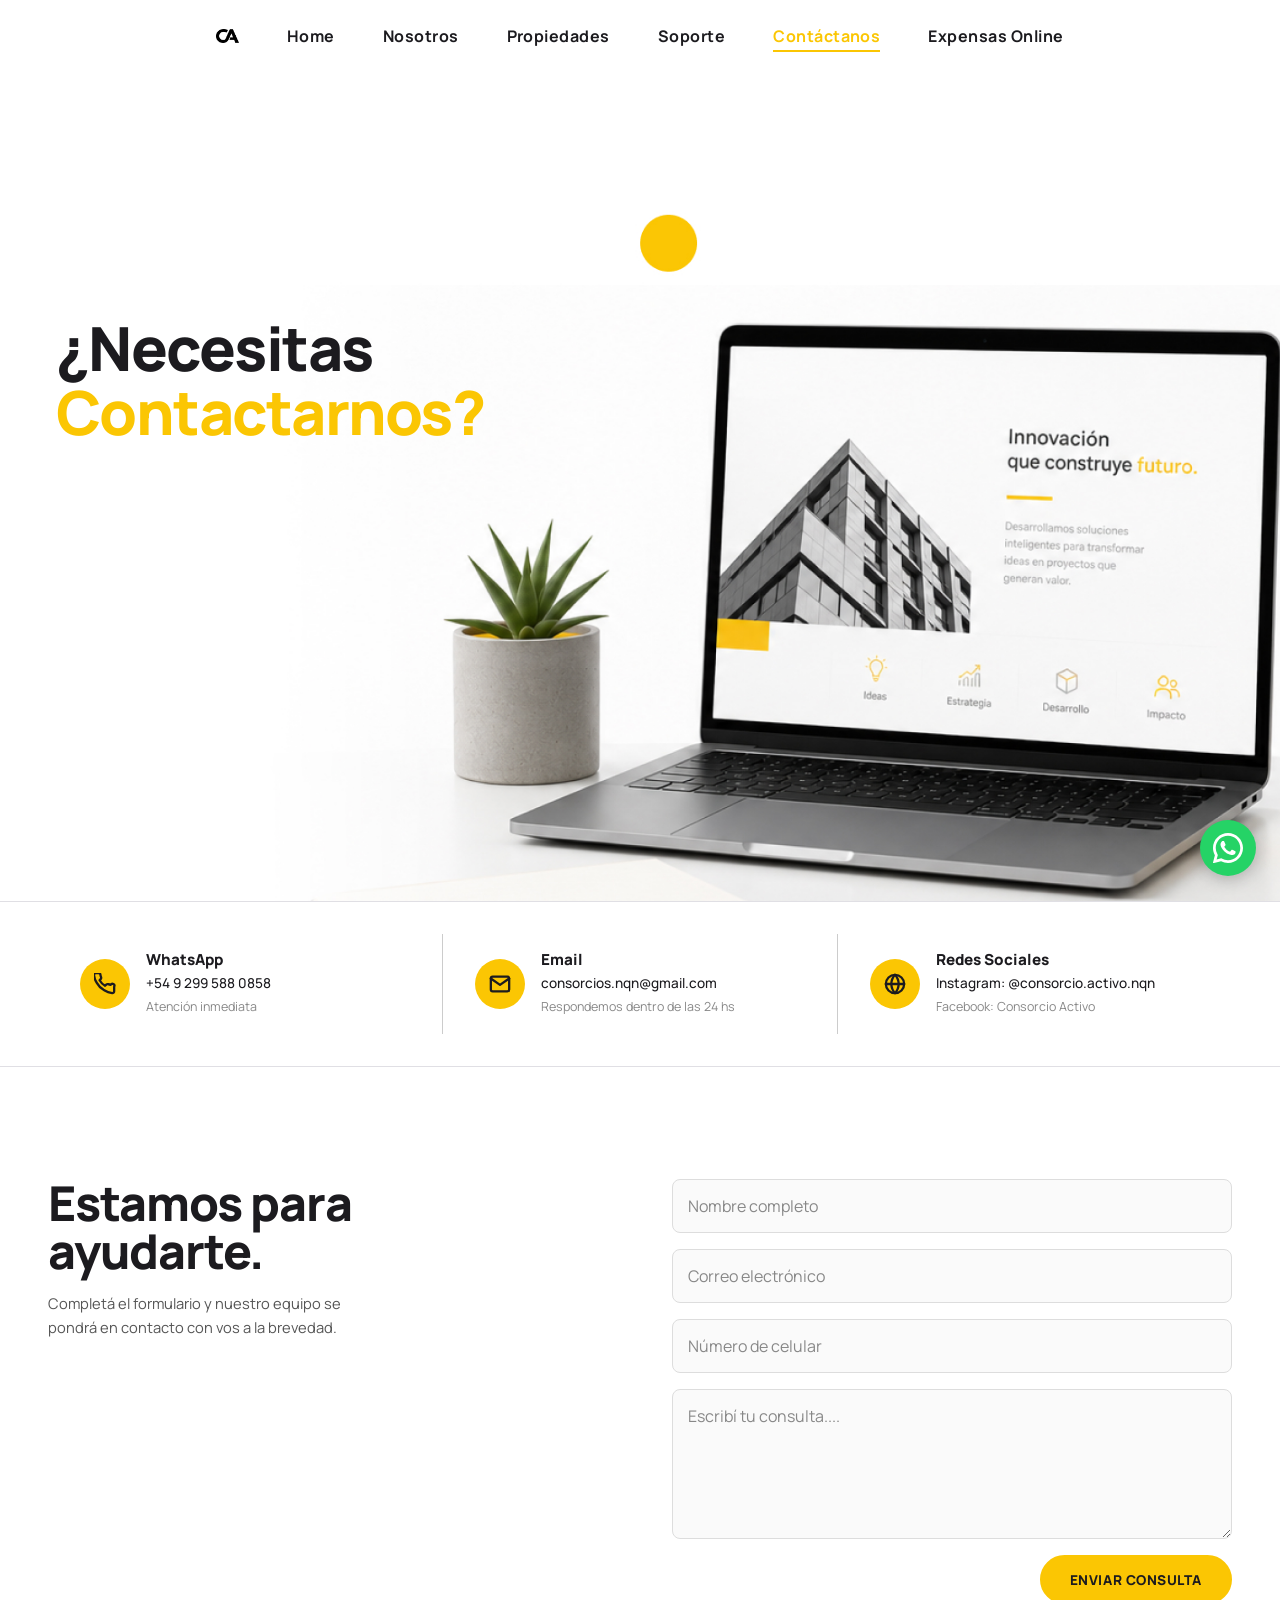
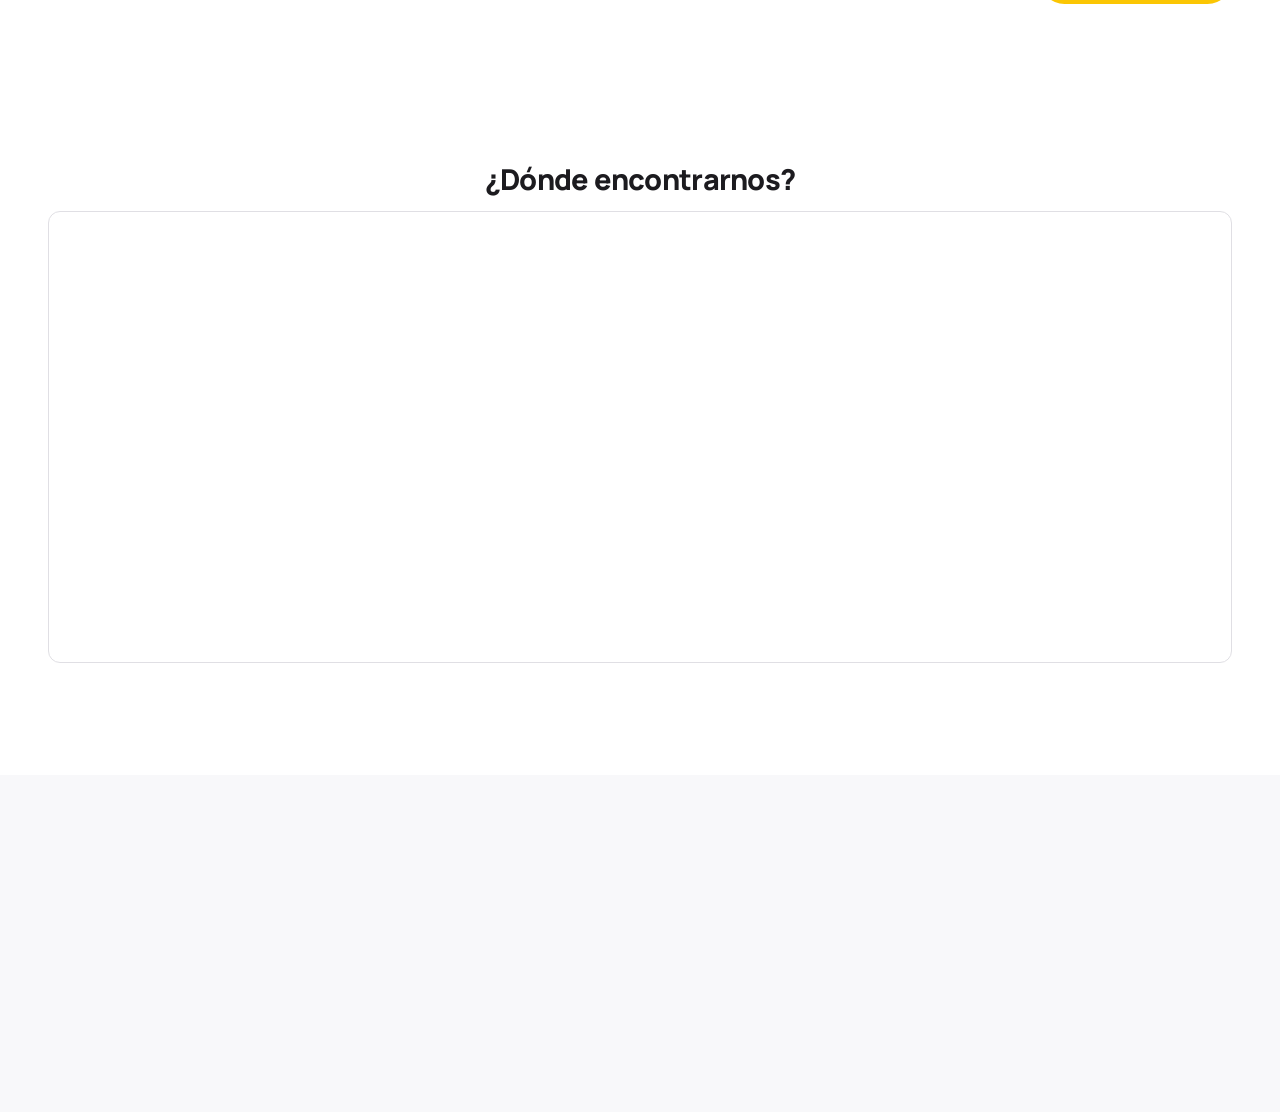
==== commit b68f2d6c: "arreglo del menu mobile" ====
--- a/contacto.html
+++ b/contacto.html
@@ -42,7 +42,7 @@
         <li><a href="nosotros.html">Nosotros</a></li>
         <li><a href="propiedades.html">Propiedades</a></li>
         <li><a href="soporte.html">Soporte</a></li>
-        <li class="nav-link--mobile"><a href="contacto.html">Contáctanos</a></li>
+        <li><a href="contacto.html">Contáctanos</a></li>
         <li><a href="https://propietarios.expensasonline.pro/#/login" target="_blank" rel="noopener noreferrer">Expensas Online</a></li>
       </ul>
 
--- a/styles.css
+++ b/styles.css
@@ -403,7 +403,6 @@
   .nav-link--mobile { display: list-item; }
   .nav:has(.nav-toggle[aria-expanded="true"]) .nav-link--mobile { display: list-item; }
   .nav:has(.nav-toggle[aria-expanded="true"]) .nav-link--mobile a {
-    color: var(--brand);
     font-weight: 800;
     letter-spacing: 0.02em;
   }
@@ -1127,7 +1126,7 @@
     margin-inline: auto;
     margin-bottom: var(--sp-3);
     text-align: center;
-    font-size: 2rem;
+    font-size: 24px;
   }
   .nosotros-commitment-header h2 {
     font-size: clamp(2rem, 3.8vw, 3.2rem);
@@ -3537,9 +3536,6 @@
       justify-content: flex-end;
       box-shadow: none;
     }
-    .home-page app-nav .nav__logo {
-      display: none;
-    }
     .home-page .nav-toggle {
       width: 34px;
       height: 34px;
@@ -4270,6 +4266,19 @@
  @media (max-width: 600px) {
   .properties-cta--bg {
     background-image: url("./consorcio-mobile/imagen-inicio-propiedades-mobile.png");
-    background-position: 50% center;
+    background-size: cover;
   }
 }
+
+@media (max-width: 600px) {
+
+  .nav-links {
+    display: none;
+  }
+
+  .nav.is-open .nav-links {
+    display: flex;
+    flex-direction: column;
+  }
+
+}
